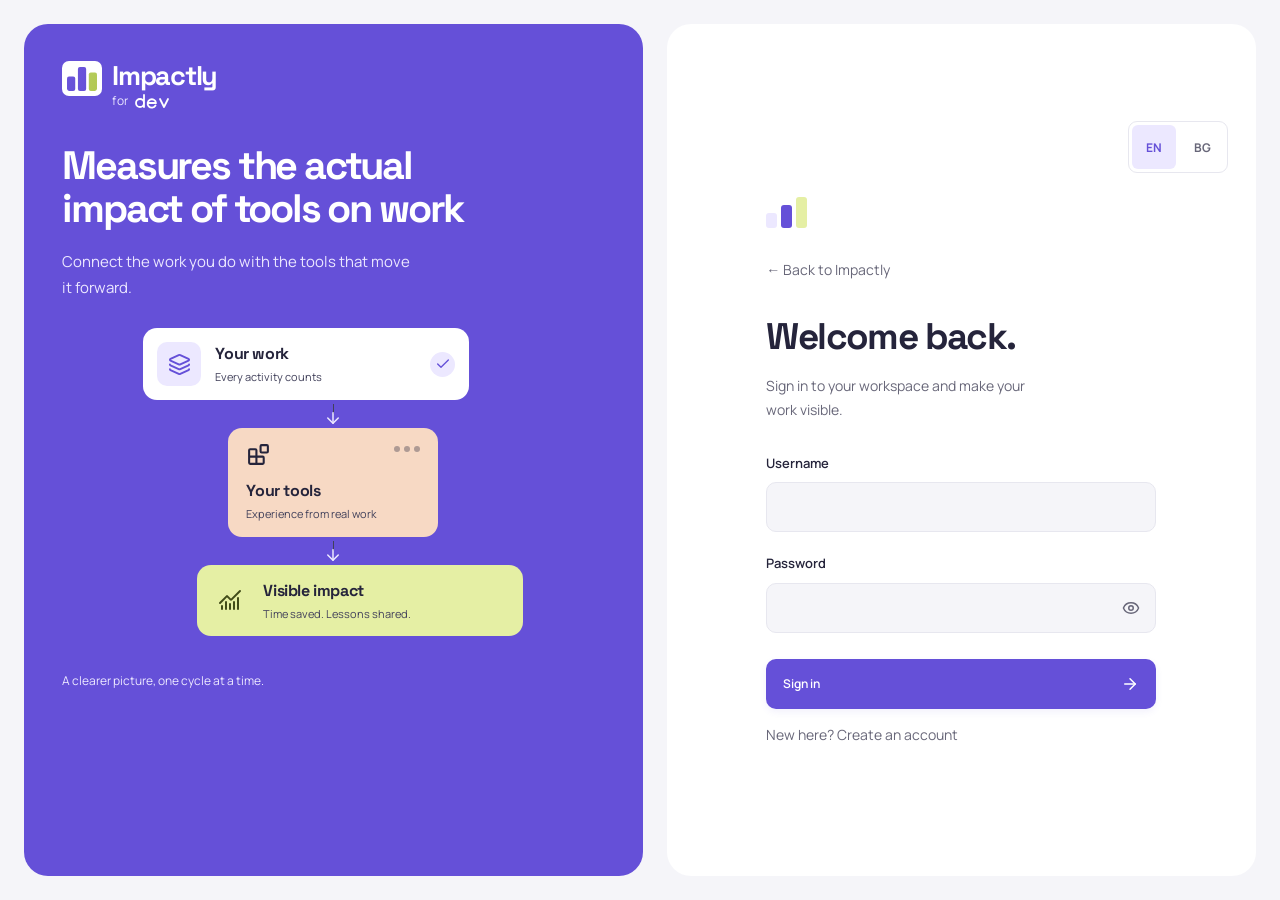
==== index.html @ 21dae975 "Publish isolated static Impactly release" ====
<!doctype html>
<html lang="en">
  <head>
    <meta charset="UTF-8" />
    <meta name="viewport" content="width=device-width, initial-scale=1.0" />
    <meta name="theme-color" content="#6550d8" />
    <meta
      name="description"
      content="Impactly helps IT companies review developer, QA, DevOps, and AI tools using employee-reported usage, feedback, and guided trials."
    />
    <meta property="og:site_name" content="Impactly · impactly.dev" />
    <title>Impactly · Make the impact visible</title>
    <link
      rel="icon"
      href="/favicon.svg?v=impactly-bars-white-v3"
      type="image/svg+xml"
    />
    <script type="module" crossorigin src="/assets/index-BUrFdZn_.js"></script>
    <link rel="stylesheet" crossorigin href="/assets/index-ByiYTXrA.css">
  </head>
  <body>
    <div id="root"></div>
  </body>
</html>
---- assets/index-ByiYTXrA.css ----
.language-switch{display:inline-flex;align-items:center;gap:3px;padding:3px;border:1px solid var(--line);border-radius:9px;background:#fff;flex-shrink:0}.language-switch button{border:0;background:transparent;border-radius:6px;padding:8px 9px;min-height:34px;color:var(--muted);font:700 11px var(--font-ui);cursor:pointer}.language-switch button[aria-pressed=true]{background:var(--lilac);color:var(--accent)}.language-switch button:focus-visible{outline:2px solid var(--accent);outline-offset:2px}.public-auth-header{display:flex;align-items:center;justify-content:space-between;gap:18px}.impactly-login .language-switch{align-self:flex-end;margin-bottom:20px}.language-switch button{min-width:44px;min-height:44px;font-size:12px}.language-switch{gap:4px}@media(max-width:580px){.public-nav .language-switch{padding:2px;gap:0}.public-nav .language-switch button{padding:7px;min-width:44px}}@font-face{font-family:Space Grotesk;font-style:normal;font-display:swap;font-weight:500;src:url(/assets/space-grotesk-latin-500-normal-lFbtlQH6.woff2) format("woff2"),url(/assets/space-grotesk-latin-500-normal-CNSSEhBt.woff) format("woff")}@font-face{font-family:Space Grotesk;font-style:normal;font-display:swap;font-weight:600;src:url(/assets/space-grotesk-latin-600-normal-DjKNqYRj.woff2) format("woff2"),url(/assets/space-grotesk-latin-600-normal-BflQw4A9.woff) format("woff")}@font-face{font-family:Space Grotesk;font-style:normal;font-display:swap;font-weight:700;src:url(/assets/space-grotesk-latin-700-normal-RjhwGPKo.woff2) format("woff2"),url(/assets/space-grotesk-latin-700-normal-CwsQ-cCU.woff) format("woff")}@font-face{font-family:Manrope;font-style:normal;font-display:swap;font-weight:400;src:url(/assets/manrope-latin-400-normal-PaqtzbVb.woff2) format("woff2"),url(/assets/manrope-latin-400-normal-8tf8FM3T.woff) format("woff")}@font-face{font-family:Manrope;font-style:normal;font-display:swap;font-weight:500;src:url(/assets/manrope-latin-500-normal-BYYD-dBL.woff2) format("woff2"),url(/assets/manrope-latin-500-normal-DMZssgOp.woff) format("woff")}@font-face{font-family:Manrope;font-style:normal;font-display:swap;font-weight:600;src:url(/assets/manrope-latin-600-normal-4f0koTD-.woff2) format("woff2"),url(/assets/manrope-latin-600-normal-BqgrALkZ.woff) format("woff")}@font-face{font-family:Manrope;font-style:normal;font-display:swap;font-weight:700;src:url(/assets/manrope-latin-700-normal-BZp_XxE4.woff2) format("woff2"),url(/assets/manrope-latin-700-normal-DGRFkw-m.woff) format("woff")}@font-face{font-family:Manrope;font-style:normal;font-display:swap;font-weight:400;src:url(/assets/manrope-cyrillic-400-normal-BMzJvInZ.woff2) format("woff2"),url(/assets/manrope-cyrillic-400-normal-Dvx59UGC.woff) format("woff")}@font-face{font-family:Manrope;font-style:normal;font-display:swap;font-weight:500;src:url(/assets/manrope-cyrillic-500-normal-B1OEZity.woff2) format("woff2"),url(/assets/manrope-cyrillic-500-normal-CNwnNrRC.woff) format("woff")}@font-face{font-family:Manrope;font-style:normal;font-display:swap;font-weight:600;src:url(/assets/manrope-cyrillic-600-normal-DvRl3Mj-.woff2) format("woff2"),url(/assets/manrope-cyrillic-600-normal-It4mZcQk.woff) format("woff")}@font-face{font-family:Manrope;font-style:normal;font-display:swap;font-weight:700;src:url(/assets/manrope-cyrillic-700-normal-Dw_fZAg2.woff2) format("woff2"),url(/assets/manrope-cyrillic-700-normal-7JNVKxyl.woff) format("woff")}:root{--paper: #f5f5f9;--card: #ffffff;--ink: #25243b;--ink-soft: #41405a;--muted: #686779;--line: #e7e7ef;--accent: #6550d8;--accent-hover: #5341ba;--lilac: #ece8ff;--citron: #e5efa4;--citron-ink: #414c18;--apricot: #f7d9c4;--sky: #deebfa;--surface-muted: #fafafe;--success: #297457;--success-soft: #e7f3ed;--warning: #86571f;--danger: #ae3e50;--font-display: "Space Grotesk", sans-serif;--font-ui: "Manrope", sans-serif;--radius-card: 16px;--radius-control: 10px;--space-1: 4px;--space-2: 8px;--space-3: 12px;--space-4: 16px;--space-6: 24px;--space-8: 32px;--space-12: 48px;--shadow-panel: 0 4px 24px #25243b05;--shadow-floating: 0 16px 60px #25243b1f}*{box-sizing:border-box}html{font-family:var(--font-ui);color:var(--ink);background:var(--paper);font-size:16px;line-height:1.5;-webkit-font-smoothing:antialiased}body{margin:0}button,input,select,textarea{font:inherit;color:inherit}button,a,input,select,textarea{-webkit-tap-highlight-color:transparent}button,a{touch-action:manipulation}button{cursor:pointer;background:none}button:disabled{cursor:wait;opacity:.55}a{color:inherit;text-decoration:none}button:focus-visible,a:focus-visible,input:focus-visible,select:focus-visible,textarea:focus-visible,summary:focus-visible{outline:2px solid var(--accent);outline-offset:3px}h1,h2,h3,p{margin:0}h1,h2,h3{line-height:1.25;text-wrap:balance}h1,h2{font-family:var(--font-display);font-weight:600;letter-spacing:-.045em}h1{font-size:38px;line-height:1.16}h2{font-size:23px}h3{font-size:17px;font-weight:600}p{color:var(--muted);text-wrap:pretty}small{font-size:12px}svg{flex-shrink:0;vertical-align:middle}input,select,textarea{min-height:44px;border:1px solid var(--line);border-radius:var(--radius-control);padding:10px 12px;background:var(--card);width:100%;min-width:0;font-size:13px;transition:border-color .16s,box-shadow .16s}input::placeholder,textarea::placeholder{color:var(--muted);opacity:.8}input:hover,select:hover,textarea:hover{border-color:color-mix(in srgb,var(--accent) 35%,var(--line))}input:focus,select:focus,textarea:focus{border-color:var(--accent)}input[type=checkbox]{width:18px;min-height:18px;accent-color:var(--accent);flex-shrink:0}textarea{min-height:94px;resize:vertical;line-height:1.7}label{display:flex;flex-direction:column;gap:8px;font-size:12px;font-weight:600}label small{font-weight:400;color:var(--muted)}fieldset{border:0;padding:0;margin:0;min-width:0}legend{font-weight:600;margin-bottom:12px;font-size:13px}hr{border:0;border-top:1px solid var(--line);margin:24px 0}.sr-only{position:absolute;width:1px;height:1px;padding:0;margin:-1px;overflow:hidden;clip:rect(0,0,0,0);white-space:nowrap;border:0}.skip-link{position:fixed;top:-80px;left:24px;z-index:200;background:var(--ink);color:var(--card);padding:12px 20px;border-radius:10px;font-size:13px}.skip-link:focus{top:16px}.button{min-height:44px;border:1px solid transparent;border-radius:var(--radius-control);padding:11px 17px;font-weight:600;font-size:12px;display:inline-flex;align-items:center;justify-content:center;gap:9px;line-height:1.35;transition:background .16s,border-color .16s,box-shadow .16s;white-space:nowrap}.button-primary{background:var(--accent);color:var(--card);box-shadow:0 3px 7px #6550d815}.button-primary:hover{background:var(--accent-hover);box-shadow:0 4px 12px #6550d825}.button-secondary{border-color:var(--line);background:var(--card)}.button-secondary:hover{border-color:color-mix(in srgb,var(--accent) 30%,var(--line));background:var(--surface-muted)}.button-ghost{color:var(--muted);padding:10px 12px}.button-ghost:hover{background:var(--lilac);color:var(--accent)}.button-danger{color:var(--danger);border-color:color-mix(in srgb,var(--danger) 30%,var(--line));background:var(--card)}.button-danger:hover{background:color-mix(in srgb,var(--danger) 7%,var(--card))}.icon-button{border:0;width:40px;height:40px;display:inline-flex;align-items:center;justify-content:center;border-radius:10px;color:var(--muted);transition:color .16s,background .16s}.icon-button:hover{background:var(--lilac);color:var(--accent)}.badge{display:inline-flex;align-items:center;gap:5px;padding:5px 9px;border:1px solid transparent;border-radius:7px;font-size:10px;font-weight:600;white-space:nowrap;line-height:1.35;background:var(--paper);color:var(--muted)}.badge-success{background:var(--success-soft);color:var(--success)}.badge-warning{background:color-mix(in srgb,var(--apricot) 65%,var(--card));color:var(--warning)}.badge-danger{background:color-mix(in srgb,var(--danger) 8%,var(--card));color:var(--danger)}.eyebrow,.section-label{font-size:11px;font-weight:500;letter-spacing:0;color:var(--muted);margin-bottom:10px}.eyebrow{display:flex;align-items:center;gap:8px;text-transform:none}.section-label{font-size:10px;letter-spacing:.03em}.app-shell{display:flex;min-height:100vh;--sidebar-width: 232px}.sidebar{position:fixed;inset:0 auto 0 0;width:var(--sidebar-width);background:var(--card);color:var(--ink);padding:30px 18px 18px;display:flex;flex-direction:column;border-right:1px solid var(--line);z-index:35;overflow-y:auto;overscroll-behavior:contain}.sidebar-brand-row{display:flex;align-items:center;justify-content:space-between;margin:0 8px 34px}.wordmark{font-family:var(--font-display);font-weight:700;font-size:27px;letter-spacing:-1.3px;color:var(--ink);display:flex;align-items:center;gap:10px;white-space:nowrap}.sidebar-close{display:none}.workspace-label{display:flex;align-items:center;gap:10px;padding:14px 12px;border:1px solid var(--line);border-radius:12px;background:var(--surface-muted);margin-bottom:28px;font-size:12px;font-weight:600}.workspace-icon{width:30px;height:32px;border-radius:8px;background:var(--card);border:1px solid var(--line);display:grid;place-items:center;color:var(--accent)}.workspace-label small{font-size:10px;color:var(--muted);font-weight:400;display:block;margin-top:3px}.nav-section-label{font-size:10px;color:var(--muted);padding:0 13px;margin-bottom:10px}.sidebar nav{display:flex;flex-direction:column;gap:6px}.nav-item{position:relative;display:flex;align-items:center;gap:12px;min-height:46px;padding:12px 14px;border-radius:10px;font-size:13px;color:var(--muted);font-weight:500;transition:background .16s,color .16s}.nav-item:hover{background:var(--surface-muted);color:var(--ink)}.nav-item.active{background:var(--lilac);color:var(--accent);font-weight:700}.nav-item.active:before{content:"";position:absolute;left:-18px;top:14px;bottom:14px;width:3px;background:var(--accent);border-radius:0 4px 4px 0}.nav-end{margin-left:auto;opacity:0}.nav-item:hover .nav-end,.nav-item.active .nav-end{opacity:1}.sidebar-bottom{margin-top:auto;padding-top:32px}.collapse-control{border:0;border-top:1px solid var(--line);display:flex;gap:10px;align-items:center;min-height:44px;width:100%;padding:18px 12px 0;color:var(--muted);font-size:10px}.collapse-control:hover{color:var(--accent)}.main-shell{margin-left:var(--sidebar-width);flex:1;min-width:0;display:flex;flex-direction:column}.topbar{height:82px;display:flex;align-items:center;justify-content:space-between;gap:24px;padding:0 36px;background:var(--card);border-bottom:1px solid var(--line)}.breadcrumb{display:flex;align-items:center;gap:12px;font-size:11px;color:var(--muted);min-width:0}.breadcrumb-home{display:flex;align-items:center;gap:7px;white-space:nowrap}.breadcrumb-home:hover{color:var(--accent)}.breadcrumb-divider{opacity:.55}.breadcrumb>strong{font-weight:600;color:var(--ink);white-space:nowrap;overflow:hidden;text-overflow:ellipsis}.topbar-actions{display:flex;align-items:center;gap:24px;flex-shrink:0}.page-search{display:flex;align-items:center;gap:9px;border:1px solid var(--line);border-radius:9px;color:var(--muted);font-size:10px;padding:8px 10px;min-height:36px;min-width:192px;background:var(--surface-muted)}.page-search:hover{border-color:color-mix(in srgb,var(--accent) 30%,var(--line));color:var(--accent)}.page-search kbd{display:flex;align-items:center;gap:2px;margin-left:auto;background:var(--card);padding:3px 5px;border:1px solid var(--line);border-radius:4px;font:9px var(--font-ui)}.profile{display:flex;align-items:center;gap:10px}.avatar{width:35px;height:35px;border:2px solid var(--card);border-radius:50%;display:inline-grid;place-items:center;background:var(--apricot);color:var(--ink);font-size:10px;font-weight:700;flex-shrink:0;outline:1px solid var(--line)}.profile-text strong{font-size:12px;display:block;font-weight:600}.profile-text small{font-size:10px;color:var(--muted);display:block;margin-top:2px}.signout-button{margin-left:6px;width:32px;height:36px}.page-content{width:100%;max-width:1456px;margin:0 auto;padding:34px 36px 40px;flex:1;outline:0}.page-content:has(.reports-page){max-width:none}.page-heading{display:flex;align-items:center;justify-content:space-between;gap:28px;margin-bottom:28px}.page-heading h1{max-width:27ch}.page-heading p{font-size:14px;line-height:1.75;margin-top:12px;max-width:68ch}.heading-actions{display:flex;align-items:center;gap:10px;flex-wrap:wrap;flex-shrink:0}.stats-grid{display:grid;grid-template-columns:repeat(4,minmax(0,1fr));gap:16px;margin-bottom:28px}.stat{padding:22px;background:var(--card);border:1px solid var(--line);border-radius:16px;min-width:0}.stat-label{display:flex;align-items:center;justify-content:space-between;gap:8px;font-size:12px;color:var(--muted);font-weight:500}.stat-label>svg{width:16px;height:16px;color:var(--accent)}.stat-value{font-family:var(--font-display);font-size:35px;font-weight:600;letter-spacing:-1.5px;line-height:1.2;margin-top:14px;font-variant-numeric:tabular-nums}.stat-value small{font:500 16px var(--font-ui);color:var(--muted);letter-spacing:-.4px;margin-left:4px}.stat-note{font-size:11px;color:var(--muted);margin-top:10px;line-height:1.6}.positive{color:var(--success);font-weight:600}.card{border:1px solid var(--line);border-radius:var(--radius-card);background:var(--card);overflow:hidden;box-shadow:var(--shadow-panel)}.card-header{display:flex;align-items:center;justify-content:space-between;gap:20px;padding:24px;border-bottom:1px solid var(--line)}.card-header h2{font-size:21px}.card-header p{font-size:11px;line-height:1.7;margin-top:7px;max-width:70ch}.card-body{padding:24px}.toolbar{display:flex;justify-content:space-between;align-items:center;gap:16px;flex-wrap:wrap;margin-bottom:18px}.toolbar-group{display:flex;align-items:center;gap:12px;flex-wrap:wrap}.search-input{position:relative;max-width:340px;min-width:230px;flex:1}.search-input>svg{position:absolute;top:14px;left:13px;color:var(--muted);width:16px;height:16px}.search-input input{padding-left:38px;min-height:44px;font-size:11px}.toolbar select{width:auto;max-width:100%;min-width:145px;min-height:44px;font-size:11px}.segmented-control{display:flex;align-items:center;gap:3px;background:color-mix(in srgb,var(--line) 45%,var(--paper));padding:4px;border-radius:10px}.segmented-control button{display:flex;gap:7px;align-items:center;border:0;border-radius:7px;min-height:34px;padding:7px 12px;font-size:10px;color:var(--muted);white-space:nowrap;transition:background .16s,color .16s}.segmented-control .selected{background:var(--card);color:var(--ink);font-weight:600;box-shadow:0 1px 4px #25243b0a}.segmented-control button>span{font-size:9px;min-width:16px;height:16px;border-radius:4px;background:color-mix(in srgb,var(--muted) 8%,transparent);display:grid;place-items:center}.segmented-control .selected>span{background:var(--lilac);color:var(--accent)}.data-table{width:100%;border-collapse:collapse;font-size:13px;font-variant-numeric:tabular-nums;table-layout:auto}.data-table th{text-align:left;position:sticky;top:0;z-index:1;background:var(--surface-muted);padding:14px 22px;color:var(--muted);font-size:11px;font-weight:500;letter-spacing:0;border-bottom:1px solid var(--line);white-space:nowrap}.data-table td{padding:18px 22px;border-bottom:1px solid var(--line);vertical-align:middle}.data-table tbody tr:last-child td{border-bottom:0}.data-table tbody tr:hover{background:var(--surface-muted)}.data-table .table-primary{display:block;font-weight:600}.table-secondary{display:block;font-size:10px;color:var(--muted);margin-top:5px}.data-table .text-right{text-align:right}.table-footer{display:flex;justify-content:space-between;gap:16px;border-top:1px solid var(--line);padding:15px 22px;font-size:10px;color:var(--muted)}.table-row-link{display:flex;align-items:center;gap:9px}.progress-cell{display:flex;align-items:center;gap:11px}.progress-track{height:5px;width:74px;background:var(--line);border-radius:5px;overflow:hidden}.progress-track>span{display:block;height:100%;border-radius:5px;background:var(--accent)}.progress-text{font-size:10px;color:var(--muted);white-space:nowrap}.app-footer{display:flex;align-items:center;justify-content:space-between;gap:20px;font-size:9px;color:var(--muted);padding:20px 36px;border-top:1px solid var(--line)}.app-footer>span:first-child{display:flex;align-items:center;gap:10px}.footer-divider{height:11px;width:1px;background:var(--line);display:inline-block}.bottom-nav,.mobile-menu{display:none}.sidebar-collapsed{--sidebar-width: 80px}.sidebar-collapsed .sidebar{padding-left:12px;padding-right:12px}.sidebar-collapsed .sidebar-brand-row{justify-content:center;margin-left:0;margin-right:0}.sidebar-collapsed .wordmark{gap:0}.sidebar-collapsed .wordmark>span:last-child,.sidebar-collapsed .workspace-label,.sidebar-collapsed .nav-section-label,.sidebar-collapsed .nav-item>span,.sidebar-collapsed .nav-end,.sidebar-collapsed .collapse-control>span{display:none}.sidebar-collapsed .nav-item{justify-content:center;padding-left:0;padding-right:0}.sidebar-collapsed .nav-item.active:before{left:-12px}.sidebar-collapsed .collapse-control{justify-content:center;padding-left:0;padding-right:0}.sidebar-collapsed .sidebar-bottom{padding-top:24px}.empty-state{padding:52px 24px;display:flex;align-items:center;flex-direction:column;text-align:center;gap:15px}.empty-state>svg{color:var(--accent);padding:12px;border-radius:15px;background:var(--lilac);box-sizing:content-box;width:24px;height:24px}.empty-state h3{font-family:var(--font-display);font-size:23px;letter-spacing:-.6px}.empty-state p{font-size:12px;line-height:1.8;max-width:50ch}.form-stack{display:flex;flex-direction:column;gap:20px}.form-grid{display:grid;grid-template-columns:1fr 1fr;gap:16px}.form-actions{display:flex;align-items:center;justify-content:flex-end;gap:10px;flex-wrap:wrap;margin-top:10px}.field-error{display:block;color:var(--danger);font-size:11px;line-height:1.7;margin-top:6px}.error-banner{padding:14px 16px;border:1px solid color-mix(in srgb,var(--danger) 25%,var(--line));border-radius:10px;background:color-mix(in srgb,var(--danger) 5%,var(--card));color:var(--danger);font-size:12px;line-height:1.7}.modal{border:1px solid var(--line);border-radius:20px;background:var(--card);padding:28px;width:560px;max-width:calc(100vw - 32px);max-height:90dvh;color:var(--ink);box-shadow:var(--shadow-floating)}.modal::backdrop{background:#25243b55;-webkit-backdrop-filter:blur(3px);backdrop-filter:blur(3px)}.modal-heading{display:flex;align-items:center;justify-content:space-between;gap:16px;margin-bottom:24px}.modal-heading h2{font-size:24px;letter-spacing:-.8px}.toast{position:fixed;bottom:24px;left:256px;z-index:100;display:flex;align-items:center;gap:12px;background:var(--ink);color:var(--card);border-radius:12px;border:1px solid #ffffff20;box-shadow:var(--shadow-floating);padding:12px 14px;max-width:calc(100vw - 48px);font-size:12px}.toast>svg{color:var(--citron)}.toast button{border:0;display:grid;place-items:center;color:inherit;min-width:30px;min-height:30px;border-radius:6px}.toast button:hover{background:#ffffff15}.toast-error{background:var(--danger)}.toast-error>svg{color:var(--card)}.loading{display:flex;flex-direction:column;gap:20px;padding:24px 0;width:100%}.skeleton{height:72px;background:var(--line);border-radius:12px;animation:pulse 1.5s infinite}.skeleton-title{height:36px;width:45%}.spin{animation:spin 1s linear infinite}.text-accent{color:var(--accent)}.text-muted{color:var(--muted)}.text-danger{color:var(--danger)}.flex{display:flex;align-items:center;gap:8px}.muted-note{font-size:11px;color:var(--muted);line-height:1.8}.mini-label{font-size:10px;color:var(--muted);line-height:1.6}.link-button{border:0;padding:0;color:var(--accent);font-weight:600;font-size:11px;min-height:40px;display:inline-flex;align-items:center;gap:6px}.link-button:hover{text-decoration:underline;text-underline-offset:4px}.info-strip{display:flex;align-items:center;gap:12px;padding:15px 18px;border:1px solid var(--line);border-radius:12px;font-size:10px;line-height:1.7;color:var(--muted);margin-top:24px;background:color-mix(in srgb,var(--card) 55%,var(--paper))}.info-strip>svg{color:var(--accent);width:16px;height:16px}.section-heading{display:flex;align-items:center;justify-content:space-between;gap:16px;margin:28px 0 18px}.section-heading h2{font-size:23px}.allocation-total.text-accent,.allocation-total .text-accent,.entry-save-bar .text-accent{color:var(--success)}.entry-group-heading .section-label{font-family:var(--font-display);font-weight:600}.entry-summary,.entry-save-bar{border-radius:16px!important;box-shadow:0 5px 24px #25243b08}.entry-group .entry-grid-header,.entry-group-heading{background:var(--surface-muted)}.survey-card .card-header{background:var(--lilac)}.quick-jump-search{position:relative}.quick-jump-search>svg{position:absolute;top:15px;left:14px;color:var(--muted)}.quick-jump-search input{min-height:48px;padding-left:42px;background:var(--surface-muted)}.quick-jump-results{max-height:360px;overflow-y:auto;margin-top:14px}.quick-jump-results>a{display:flex;gap:12px;align-items:center;padding:12px 10px;border-radius:10px;min-height:66px;transition:background .16s}.quick-jump-results>a:hover,.quick-jump-results>a:focus-visible{background:var(--lilac)}.shortcut-icon{width:36px;height:36px;display:grid;place-items:center;border:1px solid var(--line);background:var(--surface-muted);color:var(--accent);border-radius:10px}.quick-jump-results>a>span:nth-child(2){flex:1;min-width:0}.quick-jump-results strong{display:block;font-size:12px;font-weight:600}.quick-jump-results small{display:block;font-size:10px;margin-top:4px;color:var(--muted)}.quick-jump-results>a>svg{color:var(--muted)}.quick-jump-hint{font-size:10px;margin-top:18px;color:var(--muted)}.quick-jump-hint kbd{font:9px var(--font-ui);border:1px solid var(--line);padding:2px 5px;border-radius:4px;margin-right:4px}@keyframes pulse{50%{opacity:.4}}@keyframes spin{to{transform:rotate(360deg)}}@media(min-width:1600px){.app-shell{--sidebar-width: 248px}.page-content{padding:42px 44px}.topbar{padding:0 44px}.sidebar{padding-left:22px;padding-right:22px}.nav-item.active:before{left:-22px}.sidebar-collapsed{--sidebar-width: 80px}.sidebar-collapsed .nav-item.active:before{left:-12px}}@media(max-width:1200px){.topbar{padding:0 26px}.topbar-actions{gap:16px}.page-content{padding:30px 26px 36px}.page-search{min-width:170px}.profile-text{display:none}.page-heading h1{font-size:34px}.page-heading p{font-size:11px;max-width:60ch}.stat{padding:20px 18px}.stat-value{font-size:31px}.data-table th,.data-table td{padding-left:16px;padding-right:16px}.app-footer{padding-left:26px;padding-right:26px}}@media(max-width:1023px){.app-shell,.sidebar-collapsed{--sidebar-width: 0px}.sidebar{visibility:hidden;pointer-events:none;transform:translate(-100%);width:240px;padding-left:20px;padding-right:20px;transition:transform .2s}.sidebar.drawer-open{visibility:visible;pointer-events:auto;z-index:60;transform:translate(0);box-shadow:var(--shadow-floating)}.sidebar-close{display:flex;width:30px;height:34px}.sidebar-brand-row{margin-bottom:28px}.sidebar-collapsed .workspace-label,.sidebar-collapsed .nav-section-label,.sidebar-collapsed .nav-item>span{display:revert}.sidebar-collapsed .wordmark>.impactly-brand-text{display:inline-flex}.sidebar-collapsed .wordmark{gap:10px}.sidebar-collapsed .sidebar-brand-row{justify-content:space-between;margin-left:8px;margin-right:8px}.sidebar-collapsed .workspace-label{display:flex}.sidebar-collapsed .nav-item{justify-content:flex-start;padding-left:14px;padding-right:14px}.collapse-control{display:none}.drawer-overlay{position:fixed;top:0;right:0;bottom:0;left:0;background:#25243b40;border:0;z-index:59;-webkit-backdrop-filter:blur(2px);backdrop-filter:blur(2px)}.mobile-menu{display:inline-flex}.topbar{height:72px;padding:0 24px}.page-content{padding:28px 24px 36px}.toast{left:24px}.page-heading h1{font-size:36px}.app-footer{padding-left:24px;padding-right:24px}.nav-item.active:before{left:-20px}}@media(max-width:767px){html{font-size:15px}h1{font-size:31px}h2{font-size:22px}.page-content{padding:25px 18px 30px}.topbar{height:66px;padding:0 12px;gap:8px}.breadcrumb{gap:7px;font-size:11px}.breadcrumb-home,.breadcrumb-divider{display:none}.topbar-actions{gap:10px}.page-search{min-width:36px;width:36px;height:38px;padding:0;justify-content:center;background:transparent;border:0}.page-search>span,.page-search>kbd{display:none}.profile{gap:6px}.profile .avatar{width:31px;height:31px;font-size:9px}.signout-button{margin-left:0;width:32px}.page-heading{align-items:flex-start;flex-direction:column;gap:19px;margin-bottom:24px}.page-heading h1{font-size:31px;max-width:24ch}.page-heading p{font-size:12px;line-height:1.8;margin-top:10px;max-width:52ch}.page-heading .eyebrow{font-size:10px;margin-bottom:10px}.heading-actions{width:100%;gap:10px}.heading-actions .button{flex:1;font-size:11px}.stats-grid{grid-template-columns:repeat(2,minmax(0,1fr));gap:12px;margin-bottom:24px}.stat{padding:18px 16px}.stat-label{font-size:10px}.stat-value{font-size:30px;margin-top:12px}.stat-value small{font-size:15px}.stat-note{font-size:9px;margin-top:8px}.toolbar{gap:12px;margin-bottom:16px}.toolbar-group{width:100%;flex-wrap:nowrap;gap:10px}.search-input{min-width:0;max-width:none}.toolbar select{min-width:120px;font-size:11px;max-width:45%}.segmented-control{width:100%;padding:4px;justify-content:space-between}.segmented-control button{flex:1;justify-content:center;min-height:36px;font-size:10px;padding:7px 8px;gap:6px}.card-header,.card-body{padding:22px 18px}.card-header{align-items:flex-start;gap:12px}.card-header h2{font-size:20px}.card-header p{font-size:11px}.card-header>.link-button{font-size:10px}.section-heading{margin:26px 0 17px;align-items:center}.section-heading h2{font-size:22px}.section-heading .mini-label{font-size:9px;max-width:120px;text-align:right}.table-footer{padding:13px 18px}.app-footer{display:block;padding:20px 18px;margin-bottom:68px;font-size:9px}.app-footer>span:last-child{display:none}.app-footer>span:first-child{align-items:flex-start;line-height:1.7;gap:8px}.footer-divider{margin-top:3px;flex-shrink:0}.bottom-nav{display:flex;justify-content:space-around;position:fixed;bottom:0;left:0;right:0;height:68px;padding:6px 8px max(6px,env(safe-area-inset-bottom));background:var(--card);border-top:1px solid var(--line);z-index:40;box-shadow:0 -4px 24px #25243b05}.bottom-nav a{display:flex;align-items:center;justify-content:center;flex-direction:column;gap:5px;min-width:64px;color:var(--muted);font-size:9px;border-radius:10px;padding:5px 12px;font-weight:500}.bottom-nav a.active{color:var(--accent);background:var(--lilac);font-weight:700}.toast{bottom:82px;left:16px;max-width:calc(100vw - 32px);font-size:11px}.modal{padding:24px 20px;border-radius:18px;max-height:90dvh}.modal-heading h2{font-size:23px}.form-grid{grid-template-columns:1fr}.form-stack{gap:20px}input,select,textarea{font-size:14px;min-height:44px}.form-actions>.button{flex:1}.button{min-height:44px;font-size:12px;padding:11px 16px}.icon-button{min-width:40px;min-height:40px}.info-strip{padding:14px 16px;font-size:10px;align-items:flex-start;margin-top:20px}.quick-jump-results{max-height:50dvh}.quick-jump-results>a{padding:14px 8px}.quick-jump-results small{font-size:10px}.quick-jump-search input{font-size:13px}.quick-jump-hint{font-size:9px}.empty-state{padding:42px 20px}.empty-state p{font-size:12px}.empty-state h3{font-size:22px}}@media(pointer:coarse){.icon-button{min-width:44px;min-height:44px}.page-search{min-height:44px;min-width:44px}.segmented-control button{min-height:40px}}@media(prefers-reduced-motion:reduce){*,*:before,*:after{animation:none!important;transition:none!important;scroll-behavior:auto!important}}.login-page{min-height:100svh;display:flex;align-items:center;justify-content:center;padding:32px}.login-wordmark{display:flex;align-items:center;gap:10px;font-family:var(--font-display)}.password-field{position:relative;display:block}.password-field .icon-button{position:absolute;right:3px;top:3px}.demo-accounts{border-top:1px solid var(--line)}.demo-account-buttons{display:flex;flex-wrap:wrap;gap:8px}.demo-account-buttons button{border:1px solid var(--line)}@media(max-height:820px)and (min-width:1024px){.sidebar-bottom{padding-top:24px}}@media(pointer:coarse){.segmented-control button{min-height:44px}.impact-highlight-heading>a{width:44px;height:44px}.toolbar select,.search-input input{min-height:44px}}@media(max-width:767px){.page-heading p{font-size:13px}}.impactly-brandmark{display:block;width:30px;height:25px;flex-shrink:0;object-fit:contain}.impactly-brand-text{display:inline-flex;flex-direction:column;align-items:flex-start;gap:4px;white-space:nowrap}.impactly-brand-name{line-height:1}.impactly-brand-caption{display:inline-flex;align-items:center;gap:6px;font-family:var(--font-ui);font-size:12px;font-weight:400;line-height:1;letter-spacing:.01em;color:var(--muted)}.impactly-brand-caption strong{display:inline-flex;align-items:center;color:var(--accent)}.impactly-dev-wordmark{display:block;width:36px;height:16px;flex-shrink:0}.impactly-brand-text-inverse .impactly-brand-caption{color:var(--lilac)}.impactly-brand-text-inverse .impactly-brand-caption strong{color:var(--card)}.public-brand>.impactly-brandmark,.wordmark>.impactly-brandmark,.login-wordmark>.impactly-brandmark{align-self:flex-start;margin-top:-1px}.impactly-login.login-page{min-height:100svh;display:grid;grid-template-columns:minmax(0,1.05fr) minmax(0,1fr);align-items:stretch;gap:24px;padding:24px;background:var(--paper)}.impactly-login .login-story{background:var(--accent);color:var(--card);border-radius:24px;min-width:0;padding:clamp(32px,4vw,64px);display:flex;flex-direction:column;overflow:hidden}.impactly-login .login-wordmark{color:var(--card);font-size:27px;letter-spacing:-1.3px;font-weight:700;margin:0;gap:10px}.impactly-login .login-wordmark>.impactly-brandmark{box-sizing:content-box;padding:5px;border-radius:7px;background:var(--card)}.login-story-copy{margin-top:clamp(44px,7vh,88px)}.login-story-copy h1{max-width:600px;font-size:clamp(38px,3.5vw,56px);font-weight:700;line-height:1.08;letter-spacing:-.055em;text-wrap:balance}.login-story-copy p{color:var(--lilac);max-width:380px;margin-top:22px;font-size:15px;line-height:1.7}.login-impact-map{margin:40px auto 0;width:min(100%,440px);display:grid;grid-template-columns:1fr 28px 1fr;align-items:center}.impact-map-source,.impact-map-result{grid-column:1 / -1;padding:18px;border-radius:14px;display:flex;align-items:center;gap:14px;color:var(--ink);background:var(--card)}.impact-map-source{margin-right:54px}.impact-map-result{margin-left:54px;background:var(--citron)}.login-impact-map strong{display:block;font-family:var(--font-display);font-size:16px;font-weight:700;letter-spacing:-.4px}.login-impact-map div>span:not([class]){display:block;font-size:11px;color:var(--ink-soft);margin-top:3px}.impact-map-icon{display:grid;place-items:center;width:44px;height:44px;border-radius:10px;background:var(--lilac);color:var(--accent);flex-shrink:0}.impact-map-check{margin-left:auto;color:var(--accent);background:var(--lilac);width:25px;height:25px;display:grid;place-items:center;border-radius:50%}.impact-map-tools{grid-column:1 / -1;justify-self:center;width:210px;padding:18px 20px;color:var(--ink);background:var(--apricot);border-radius:14px;display:grid;justify-items:start;position:relative}.impact-map-tools .impact-map-icon{background:transparent;width:auto;height:auto;margin-bottom:12px;color:var(--ink)}.impact-map-toolmarks{display:flex;gap:4px;position:absolute;top:18px;right:18px}.impact-map-toolmarks i{width:6px;height:6px;border-radius:50%;background:var(--ink);opacity:.35}.impact-map-connector{grid-column:1 / -1;display:flex;flex-direction:column;align-items:center;height:28px;justify-content:center;color:var(--lilac)}.impact-map-connector span{height:10px;border-left:1px solid currentColor}.impact-map-connector svg{transform:rotate(90deg);margin-top:-5px}.impact-map-result>svg{width:38px;color:#414c18}.login-story-caption{margin-top:32px;padding-top:16px;color:var(--lilac);font-size:12px}.impactly-login .login-form-panel{display:flex;flex-direction:column;align-items:center;justify-content:center;background:var(--card);border-radius:24px;padding:48px 28px}.impactly-login .login-card{width:390px;max-width:100%;padding:0;border:0;border-radius:0;background:transparent}.login-form-marker{display:flex;align-items:flex-end;gap:4px;height:35px;margin-bottom:30px}.login-form-marker span{display:block;width:11px;height:15px;border-radius:3px;background:var(--lilac)}.login-form-marker span:nth-child(2){height:23px;background:var(--accent)}.login-form-marker span:nth-child(3){height:31px;background:var(--citron)}.impactly-login .login-card h2{font-size:37px;font-weight:700;letter-spacing:-1.6px}.impactly-login .login-card>p{margin:14px 0 32px;font-size:14px;line-height:1.7;max-width:320px}.impactly-login .form-stack{gap:22px}.impactly-login label{gap:9px;font-size:13px}.impactly-login input{min-height:50px;border-radius:10px;font-size:15px;padding:12px 14px;background:var(--paper)}.impactly-login .password-field input{padding-right:52px}.impactly-login .password-field .icon-button{top:3px;right:3px;width:44px;height:44px}.impactly-login .login-submit{min-height:50px;width:100%;justify-content:space-between;margin-top:4px;padding:12px 16px;border-radius:10px}.impactly-login .demo-accounts{margin-top:32px;padding-top:24px;border-top:1px solid var(--line)}.impactly-login .demo-accounts .section-label{font-size:11px;font-weight:700;letter-spacing:0}.impactly-login .demo-accounts p{font-size:12px;line-height:1.6;margin:8px 0 14px}.impactly-login .demo-account-buttons{gap:8px}.impactly-login .demo-account-buttons button{min-height:44px;padding:8px 12px;border-radius:9px;font-size:12px;background:var(--card)}.impactly-login .demo-account-buttons button.selected{border-color:var(--accent);color:var(--accent-hover);background:var(--lilac)}.impactly-login .demo-account-buttons button:hover{border-color:var(--accent)}.impactly-login .login-footnote{text-align:center;margin-top:28px;font-size:11px;color:var(--muted)}@media(min-width:1600px){.impactly-login.login-page{max-width:1800px;margin:auto}}@media(max-width:1100px){.impactly-login.login-page{gap:16px;padding:16px}.impactly-login .login-story{padding:32px}.login-story-copy h1{font-size:40px}.impactly-login .login-form-panel{padding:48px 28px}}@media(max-width:850px){.impactly-login.login-page{grid-template-columns:1fr;gap:16px}.impactly-login .login-story{padding:28px 32px}.login-story-copy{margin-top:30px}.login-story-copy h1{max-width:600px;font-size:36px}.login-story-copy p{max-width:550px;margin-top:14px;font-size:14px}.login-impact-map,.login-story-caption{display:none}.impactly-login .login-form-panel{padding:36px 28px}.login-form-marker{display:none}}@media(max-width:480px){.impactly-login.login-page{padding:12px;gap:12px}.impactly-login .login-story{border-radius:18px;padding:24px}.impactly-login .login-wordmark{font-size:24px}.login-story-copy{margin-top:26px}.login-story-copy h1{font-size:31px}.login-story-copy p{font-size:13px;margin-top:12px}.impactly-login .login-form-panel{border-radius:18px;padding:28px 24px}.impactly-login .login-card h2{font-size:30px}.impactly-login .login-card>p{margin:10px 0 24px;font-size:13px}}@media(min-width:851px)and (min-height:700px){.impactly-login .login-story{padding:clamp(28px,3vw,52px)}.login-story-copy{margin-top:clamp(32px,4vh,48px)}.login-story-copy h1{font-size:clamp(36px,3.1vw,49px)}.login-story-copy p{margin-top:18px}.login-impact-map{margin-top:28px;max-width:380px}.impact-map-source,.impact-map-result{padding:14px}.impact-map-tools{padding:14px 18px}.login-story-caption{margin-top:24px;padding-top:12px}}.public-site{--public-width: 1200px;--public-ink: var(--ink);--public-muted: var(--muted);--public-line: var(--line);--public-violet: var(--accent);--public-citron: var(--citron);background:#faf9f6;color:var(--ink);font-family:var(--font-ui)}.public-site h1,.public-site h2,.public-site h3{font-family:var(--font-display);letter-spacing:-.055em}.public-site a{text-decoration:none}.public-nav,.public-footer{max-width:var(--public-width);margin:auto;display:flex;align-items:center;gap:26px;padding:26px 32px}.public-brand{display:inline-flex;align-items:center;gap:10px;font:700 27px var(--font-display);color:var(--ink);letter-spacing:-1.3px}.public-nav nav{display:flex;gap:26px;margin:auto;font-size:13px;font-weight:700}.public-nav nav a,.public-signin,.public-footer a{color:var(--ink)}.public-signin{display:flex;align-items:center;gap:5px;font-size:13px;white-space:nowrap}.public-button{display:inline-flex;justify-content:center;align-items:center;gap:18px;padding:17px 23px;border:0;border-radius:9px;background:var(--ink);color:#fff!important;font-weight:700;font-size:13px;cursor:pointer;min-height:48px}.public-button:hover{background:var(--accent)}.public-button:disabled{opacity:.65}.public-button.compact{padding:12px 17px}.public-hero{max-width:var(--public-width);padding:72px 32px 100px;margin:auto;display:grid;grid-template-columns:1.1fr 1fr;gap:65px;align-items:center}.public-eyebrow{font-size:10px;letter-spacing:1.8px;font-weight:800;display:flex;align-items:center;gap:8px}.public-eyebrow>span{width:7px;height:7px;background:var(--accent);border-radius:100%;flex-shrink:0}.public-hero h1{font-size:clamp(50px,5.7vw,77px);line-height:1.05;margin:27px 0}.public-site em{font-style:normal;color:var(--accent)}.hero-copy>p{max-width:450px;font-size:15px;line-height:1.9;color:var(--muted)}.public-actions{display:flex;gap:23px;align-items:center;flex-wrap:wrap;margin-top:28px}.public-text-link{display:inline-flex;align-items:center;gap:9px;color:var(--ink);font-size:13px;font-weight:700}.hero-footnote{margin-top:28px;display:flex;gap:19px;font-size:10px;color:var(--muted)}.hero-footnote span{display:flex;gap:5px;align-items:center}.public-preview{position:relative;padding:25px;background:#fff;border:1px solid #e5e2ed;border-radius:20px;box-shadow:0 24px 65px #372b6310;transform:rotate(-2deg)}.preview-top{display:flex;gap:6px;align-items:center;font-size:8px;font-weight:800;letter-spacing:1px;padding-bottom:22px;border-bottom:1px solid var(--line)}.preview-top>span:last-child{margin-left:auto;letter-spacing:0;font-size:9px;color:var(--muted);font-weight:500}.preview-dot{width:6px;height:6px;border-radius:50%;background:var(--accent);flex-shrink:0}.preview-heading{display:flex;justify-content:space-between;align-items:center;margin:21px 0 13px;font-size:14px;font-weight:700}.preview-heading span:last-child{font-size:8px;color:var(--muted);letter-spacing:1px}.preview-metric{background:var(--citron);border-radius:12px;padding:24px 23px 0;overflow:hidden}.preview-metric>span{font-size:11px}.preview-metric strong{display:flex;align-items:baseline;font:500 62px var(--font-display);letter-spacing:-4px;gap:8px}.preview-metric strong span{font-size:21px;letter-spacing:-1px}.preview-metric strong svg{margin-left:auto;align-self:center}.preview-metric p{font-size:10px;margin:3px 0 21px}.preview-bars{height:85px;display:flex;gap:9px;align-items:end}.preview-bars i{flex:1;background:#a4b86b;border-radius:4px 4px 0 0}.preview-bars i:nth-child(3n){background:#596d39}.preview-bottom{display:grid;grid-template-columns:1fr 1fr;gap:12px;margin-top:14px}.preview-bottom>div{background:#f4f1fc;border-radius:11px;padding:17px 14px;display:flex;align-items:start;flex-direction:column}.preview-bottom>div:last-child{background:#f8eee5}.preview-bottom strong{font-size:10px;margin-top:12px}.preview-bottom p{font-size:9px;color:var(--muted);margin:4px 0}.preview-icon{color:var(--accent);height:32px}.preview-ring{font-size:12px;width:42px;height:42px;border:4px solid #d4b89f;border-right-color:#f1e0d2;border-radius:50%;display:grid;place-items:center;margin-top:-5px}.preview-note{display:flex;gap:8px;align-items:center;font-size:10px;position:relative;background:#fff;border:1px solid var(--line);border-radius:10px;padding:13px;margin:19px -40px -43px 50px;box-shadow:0 10px 25px #25243b0a}.preview-note>span{display:grid;place-items:center;width:25px;height:25px;border-radius:50%;background:var(--lilac);color:var(--accent);flex-shrink:0}.public-product{padding:80px max(32px,calc((100% - 1136px)/2));background:#efedf6}.product-intro{display:grid;grid-template-columns:1fr 1fr;column-gap:80px;align-items:center}.product-intro>.public-eyebrow{grid-column:1/-1}.public-site h2{font-size:clamp(32px,3.6vw,48px);line-height:1.14;margin:22px 0}.product-intro>p,.public-workflow p,.public-faq p{font-size:14px;color:var(--muted);line-height:1.85}.public-feature-grid{display:grid;grid-template-columns:repeat(3,1fr);gap:18px;margin-top:35px}.public-feature-grid article{padding:29px;background:#fff;border-radius:12px}.feature-number{display:block;font-size:9px;letter-spacing:1.5px;color:var(--muted);margin-bottom:33px}.public-feature-grid svg{color:var(--accent);width:29px;height:29px}.public-feature-grid h3{font-size:23px;margin:18px 0 10px}.public-feature-grid p{font-size:12px;color:var(--muted);line-height:1.9;margin:0}.public-workflow{max-width:var(--public-width);padding:95px 32px;display:grid;grid-template-columns:1fr 1fr;gap:80px;margin:auto}.public-workflow ol{list-style:none;padding:0;margin:0}.public-workflow li{display:flex;gap:22px;padding:23px 0;border-bottom:1px solid #e2dfe8}.public-workflow li:first-child{padding-top:0}.public-workflow li>span{font:500 14px var(--font-display);color:var(--accent);padding-top:5px}.public-workflow h3{font-size:24px;margin:0}.public-workflow p{margin:10px 0 0;font-size:13px}.public-faq{max-width:var(--public-width);padding:20px 32px 90px;margin:auto;display:grid;grid-template-columns:1fr 1fr;gap:80px}.public-faq details{border-bottom:1px solid #e2dfe8;padding:20px 0}.public-faq summary{cursor:pointer;font-size:13px;font-weight:700;display:flex;justify-content:space-between;gap:15px;list-style:none}.public-faq summary::-webkit-details-marker{display:none}.public-faq summary>span{font-size:18px;font-weight:400;color:var(--accent)}.public-faq details[open] summary>span{transform:rotate(45deg)}.public-faq p{font-size:12px}.public-cta{background:#e4eaa9;padding:70px 32px;text-align:center}.public-cta .public-eyebrow,.public-cta .public-actions{justify-content:center}.public-cta h2{font-size:clamp(35px,4.3vw,58px)}.public-cta>p{font-size:13px;color:#555c35}.public-cta .public-access-note{font-size:11px;margin:24px auto 0;max-width:600px}.public-footer{padding-top:35px;padding-bottom:35px;flex-wrap:wrap}.public-footer .public-brand{font-size:22px}.public-footer p{font-size:10px;color:var(--muted);margin-right:auto}.public-footer>a:not(.public-brand){font-size:11px}.public-site a:focus-visible,.public-site button:focus-visible,.public-site summary:focus-visible{outline:3px solid var(--accent);outline-offset:5px;border-radius:3px}html[lang=bg] .public-site h1,html[lang=bg] .public-site h2,html[lang=bg] .public-site h3{font-family:var(--font-ui);letter-spacing:-.035em}html[lang=bg] .public-hero h1{font-size:clamp(40px,4.2vw,58px)}html[lang=bg] .public-nav{gap:16px}html[lang=bg] .public-nav nav{gap:18px}html[lang=bg] .public-preview{transform:none}html[lang=bg] .hero-footnote{flex-wrap:wrap}@media(min-width:1400px){.public-hero{padding-top:95px;padding-bottom:120px}}@media(max-width:1000px){.public-nav{flex-wrap:wrap}.public-nav .public-brand{margin-right:auto}.public-nav nav{order:4;width:100%;justify-content:center;padding-top:14px;border-top:1px solid var(--line)}}@media(max-width:900px){.public-hero{gap:30px}.public-hero h1{font-size:53px}.hero-footnote{flex-direction:column;gap:8px}.public-preview{padding:17px}.preview-note{margin-right:-18px}.public-workflow,.public-faq,.product-intro{gap:35px}.public-nav{gap:15px}}@media(max-width:680px){.public-nav{padding:20px;gap:13px;flex-wrap:wrap}.public-nav nav{order:4;width:100%;justify-content:center;padding-top:12px;border-top:1px solid var(--line)}.public-brand{font-size:24px;margin-right:auto}.public-signin{font-size:12px}.public-button.compact{padding:10px 13px;font-size:11px}.public-hero{grid-template-columns:1fr;padding:45px 24px 80px;gap:48px}.public-hero h1{font-size:clamp(48px,12vw,70px)}.hero-copy>p{font-size:14px}.hero-footnote{flex-direction:row;flex-wrap:wrap;gap:10px}.public-preview{max-width:460px;width:100%;justify-self:center;transform:none}.preview-note{margin-right:0;margin-left:25px}.public-product{padding:50px 24px}.product-intro,.public-workflow,.public-faq{grid-template-columns:1fr;gap:22px}.product-intro>p{margin-top:0}.public-feature-grid{grid-template-columns:1fr;gap:12px;margin-top:20px}.public-feature-grid article{padding:24px}.feature-number{margin-bottom:20px}.public-workflow{padding:55px 24px}.public-workflow ol{margin-top:18px}.public-faq{padding:0 24px 55px}.public-cta{padding:55px 24px}.public-footer{padding:28px 24px;gap:18px}.public-footer p{order:4;width:100%;margin:0}html[lang=bg] .public-hero h1{font-size:clamp(37px,9vw,55px)}}@media(prefers-reduced-motion:reduce){.public-site *{scroll-behavior:auto!important;transition:none!important;animation:none!important}}.registration-page{min-height:100dvh;padding:32px max(24px,calc((100% - 1100px)/2))}.registration-layout{display:grid;grid-template-columns:1fr 1fr;align-items:start;gap:90px;padding:65px 0 35px}.registration-layout>section:first-child{padding-top:30px}.registration-layout h1{font-size:clamp(37px,4vw,52px);font-weight:600;margin:22px 0;line-height:1.15}.registration-layout em{font-style:normal;color:inherit}.registration-layout>section>p{font-size:16px;line-height:1.85}.public-eyebrow{font-size:13px;color:var(--public-muted);letter-spacing:0;text-transform:none}.registration-note{display:flex;gap:13px;background:#ece8ff;border-radius:8px;padding:22px;margin-top:28px}.registration-note svg{flex-shrink:0;margin-top:3px;color:var(--public-violet)}.registration-note p{font-size:13px;line-height:1.85;margin:0}.registration-card{background:#fff;padding:32px;border:1px solid var(--public-line);border-radius:12px}.registration-card h2{font-size:27px;margin:0 0 10px}.registration-card>p{font-size:14px!important;margin-bottom:26px}.registration-card form label{font-size:14px}.registration-card input{min-height:46px;font-size:16px}.registration-card small{font-size:12px;line-height:1.7;font-weight:400;color:var(--public-muted)}.registration-card .field-error{color:var(--danger)}.registration-card input[aria-invalid=true]{border-color:var(--danger)}.registration-card .public-button{width:100%}.registration-success{width:56px;height:56px;display:grid;place-items:center;background:var(--public-citron);border-radius:50%;margin-bottom:20px}.registration-field{display:grid;gap:7px}.registration-field>label{font-weight:600}.registration-field>small{display:block}@media(max-width:900px){.registration-layout{gap:40px}.registration-card{padding:26px}}@media(max-width:680px){.registration-page{padding:25px 22px}.registration-layout{grid-template-columns:1fr;gap:25px;padding:40px 0}.registration-layout>section:first-child{padding-top:0}.registration-layout h1{margin:20px 0}.registration-layout>section>p{font-size:13px}.registration-note{margin-top:20px;padding:15px}.registration-card{padding:24px}.registration-layout .registration-card h2{font-size:30px;margin-top:0}}.public-nav-tools{display:flex;align-items:center;gap:20px;flex-shrink:0}.public-nav-tools .language-switch{margin-left:4px}@media(max-width:1000px){.public-nav-tools{gap:16px}}@media(max-width:680px){.public-nav .public-brand{width:100%}.public-nav-tools{width:100%;gap:16px}.public-nav-tools .language-switch{margin-left:auto}.public-nav-tools .public-signin{min-height:44px}}.public-example{padding:80px 7vw;background:var(--paper);scroll-margin-top:24px}.example-heading{display:flex;justify-content:space-between;align-items:start;gap:24px;max-width:1280px;margin:auto}.example-heading h2{font-size:clamp(30px,3.6vw,48px);line-height:1.14;letter-spacing:-.035em;max-width:680px;margin:18px 0}.example-heading p{max-width:650px;color:var(--muted);line-height:1.8;font-size:15px}.example-sample-badge{display:flex;align-items:center;gap:8px;border:1px solid var(--line);border-radius:99px;padding:9px 14px;font-size:12px;white-space:nowrap}.example-disclosure{max-width:1280px;margin:24px auto;color:var(--muted);font-size:12px;line-height:1.8}.example-options{display:flex;gap:10px;flex-wrap:wrap;max-width:1280px;margin:0 auto 20px}.example-options button{padding:12px 18px;min-height:44px;border:1px solid var(--line);border-radius:var(--radius-control);background:var(--card);color:var(--ink);font:inherit;font-size:14px;cursor:pointer}.example-options button[aria-pressed=true]{background:var(--ink);color:var(--card);border-color:var(--ink)}.example-panel{max-width:1280px;margin:auto;padding:32px;background:var(--card);border:1px solid var(--line);border-radius:var(--radius-card)}.example-context{display:flex;justify-content:space-between;gap:14px;flex-wrap:wrap;font-size:12px;color:var(--muted);padding-bottom:24px}.example-stats{display:grid;grid-template-columns:repeat(3,minmax(0,1fr));gap:20px;margin-bottom:32px}.example-stat{background:var(--surface-muted);padding:20px;border-radius:var(--radius-control)}.example-stat:first-child{background:var(--citron)}.example-stat>span{font-size:13px;font-weight:600}.example-stat strong{display:block;font-family:var(--font-display);font-size:clamp(28px,3vw,40px);font-variant-numeric:tabular-nums;letter-spacing:-.03em;margin:14px 0}.example-stat small{font-family:var(--font-ui);font-size:13px;letter-spacing:0;margin-left:8px}.example-stat p{font-size:12px;line-height:1.7;margin:0;color:var(--muted)}.example-detail-grid{display:grid;grid-template-columns:1.2fr 1fr;gap:40px}.example-detail-grid h3{font-size:18px;margin:0 0 18px}.example-table{width:100%;border-collapse:collapse;text-align:left;font-size:13px}.example-table caption{text-align:left;color:var(--muted);font-size:12px;padding-bottom:16px;line-height:1.7}.example-table th,.example-table td{padding:14px 8px;border-bottom:1px solid var(--line)}.example-table th{font-weight:500}.example-table td{text-align:right;white-space:nowrap;font-variant-numeric:tabular-nums}.example-table thead th:not(:first-child){text-align:right}.example-total{font-weight:700}.example-formula{font-size:13px;line-height:1.8;padding:16px;background:var(--lilac);border-radius:var(--radius-control)}.example-decision{padding:24px;background:var(--surface-muted);border-radius:var(--radius-control)}.example-decision dl{margin:0 0 24px}.example-decision dl>div{display:flex;justify-content:space-between;gap:12px;padding:10px 0;font-size:13px;border-bottom:1px solid var(--line)}.example-decision dd{margin:0;white-space:nowrap;font-variant-numeric:tabular-nums}.example-decision dt{color:var(--muted)}.example-decision-label{font-size:11px;text-transform:uppercase;letter-spacing:.08em;color:var(--muted)}.example-decision h4{font-size:22px;margin:10px 0}.example-decision p{font-size:13px;line-height:1.8;color:var(--muted)}.example-limitations{font-size:12px;line-height:1.8;color:var(--muted);margin:28px 0 0;padding-top:20px;border-top:1px solid var(--line)}.example-next{max-width:1280px;margin:28px auto 0;display:flex;justify-content:space-between;align-items:center;gap:20px}.example-next p{font-size:15px;font-weight:600}.example-next .public-button{font-size:14px}.example-table-wrap{min-width:0}@media(max-width:900px){.public-example{padding:60px 28px}.example-detail-grid{gap:24px}.example-stats{gap:12px}.example-stat{padding:16px}}@media(max-width:650px){.public-example{padding:46px 22px}.example-heading{flex-direction:column;gap:8px}.example-stats{grid-template-columns:1fr}.example-stat strong{font-size:34px;margin:10px 0}.example-detail-grid{grid-template-columns:1fr}.example-panel{padding:20px 16px}.example-options{gap:8px}.example-options button{font-size:12px;padding:12px}.example-table{font-size:12px}.example-table th,.example-table td{padding:12px 4px}.example-next{align-items:stretch;flex-direction:column;gap:8px}.example-next .public-button{justify-content:center}.example-context{line-height:1.7}}.example-workflow-context{margin:0 0 20px;font-size:14px;line-height:1.8;color:var(--ink);max-width:65ch}.marketing-footer{padding:60px 7vw 24px;border-top:1px solid var(--line);background:var(--card)}.footer-grid{display:grid;grid-template-columns:1.5fr 1fr 1fr 1fr;gap:40px;max-width:1280px;margin:auto}.footer-intro p{color:var(--muted);font-size:14px;line-height:1.7;max-width:260px;margin:18px 0}.footer-intro>a:not(.public-brand),.footer-grid nav>a{display:block;width:fit-content;color:var(--muted);font-size:14px;padding:9px 0;text-decoration:none;line-height:1.5}.footer-grid nav h2{font-size:14px;margin:4px 0 14px;font-weight:700}.footer-grid a:hover,.footer-bottom a:hover,.footer-brand-dot{color:var(--accent)}.footer-bottom{max-width:1280px;margin:40px auto 0;border-top:1px solid var(--line);padding-top:22px;display:flex;justify-content:space-between;gap:16px;flex-wrap:wrap;font-size:12px;color:var(--muted)}.footer-bottom p{margin:0}.footer-bottom a{display:flex;align-items:center;gap:8px;color:var(--ink);text-decoration:none}.public-contact-layout{max-width:1200px;margin:0 auto;padding:80px 40px;display:grid;grid-template-columns:1fr 1fr;gap:80px;align-items:start}.contact-copy h1,.public-info h1{font-size:clamp(34px,4vw,54px);line-height:1.15;letter-spacing:-.04em;margin:22px 0}.contact-copy>p,.public-info>p{font-size:16px;line-height:1.85;color:var(--muted)}.contact-copy ul{list-style:none;display:grid;gap:20px;padding:28px 0}.contact-copy li{display:flex;gap:12px;line-height:1.65;font-size:15px}.contact-copy li svg{color:var(--accent);flex-shrink:0;margin-top:3px}.contact-card{padding:32px;border:1px solid var(--line);border-radius:var(--radius-card);background:var(--card);min-width:0}.contact-card h2{font-size:24px;margin:0 0 24px}.contact-card label{font-size:14px;min-width:0}.contact-card input,.contact-card select,.contact-card textarea{width:100%;min-height:46px}.contact-card .public-button{justify-content:center;min-height:48px}.contact-note{font-size:12px!important;line-height:1.8!important;color:var(--muted)}.contact-honeypot{position:absolute;left:-10000px;width:1px;height:1px;overflow:hidden}.contact-success{padding:32px 0;outline:none}.contact-success>svg{color:var(--success);margin-bottom:20px}.contact-success p{line-height:1.8;color:var(--muted)}.public-info{max-width:850px;padding:70px 32px 90px;margin:auto}.public-info>.public-button{margin-top:24px}.legal-draft{padding:24px;border:1px solid var(--line);border-left:3px solid var(--warning);border-radius:var(--radius-control);margin:28px 0;background:var(--surface-muted);line-height:1.8}.legal-draft p{margin-bottom:0;color:var(--muted);font-size:14px}.contact-card .field-error:focus{outline:2px solid var(--danger);outline-offset:4px}@media(max-width:900px){.footer-grid{grid-template-columns:1fr 1fr;gap:32px}.public-contact-layout{gap:36px;padding:50px 24px}}@media(max-width:600px){.public-contact-layout{grid-template-columns:1fr;padding:36px 22px;gap:24px}.contact-card{padding:24px 20px}.marketing-footer{padding:40px 24px 24px}.footer-grid{gap:28px 20px}.footer-intro{grid-column:1/-1}.footer-bottom{margin-top:28px}.public-info{padding:40px 24px 60px}}.preview-stage{position:relative;min-width:0;isolation:isolate;perspective:1200px}.preview-depth{position:relative;transform-style:preserve-3d;isolation:isolate}.scene-backplate{position:absolute;top:10%;right:-3%;bottom:5%;left:8%;border:1px solid #d8d0f5;background:#ece8ff;border-radius:25px;transform:rotate(8deg) translateZ(-50px);z-index:-1;pointer-events:none}.scene-signal{position:absolute;z-index:3;display:flex;align-items:center;gap:10px;background:#fff;border:1px solid #e5e2ed;border-radius:12px;padding:15px 17px;color:var(--ink);box-shadow:0 15px 35px #25243b14;font:600 12px var(--font-ui);pointer-events:none;white-space:nowrap}.scene-signal>svg{color:var(--accent);flex-shrink:0}.scene-signal-usage{left:-28px;top:-24px;transform:translateZ(60px) rotate(-5deg)}.scene-signal-usage>i{width:5px;height:15px;background:var(--citron);border-radius:2px}.scene-signal-usage>i:nth-last-child(2){height:24px;background:#b9cb74}.scene-signal-usage>i:last-child{height:32px;background:var(--accent)}.scene-signal-feedback{right:-17px;top:39%;transform:translateZ(80px) rotate(4deg)}.signal-lines{display:grid;gap:6px;width:28px}.signal-lines i{height:4px;background:#dad2fb;border-radius:3px}.signal-lines i:last-child{width:65%;background:#b6a8ef}.scene-signal-decision{bottom:-14px;left:8%;background:var(--citron);border-color:#d7e591;transform:translateZ(100px) rotate(-3deg)}.scene-signal-decision>svg{color:#414c18}.marketing-motion .public-preview{position:relative;z-index:1}.motion-toggle{display:none}.marketing-motion .public-cta{position:relative;isolation:isolate;overflow:hidden}.marketing-motion .public-cta:before,.marketing-motion .public-cta:after{content:"";position:absolute;pointer-events:none;z-index:-1;border-radius:50%}.marketing-motion .public-cta:before{width:360px;height:360px;top:-135px;right:2%;border:42px solid #6550d812}.marketing-motion .public-cta:after{width:180px;height:180px;bottom:-110px;left:5%;border:24px solid #6550d80d}@media(prefers-reduced-motion:no-preference){.preview-depth{transform:rotateX(var(--scene-rx, 0deg)) rotateY(var(--scene-ry, 0deg)) translate3d(var(--scene-x, 0px),var(--scene-y, 0px),0);transition:transform .65s cubic-bezier(.16,1,.3,1)}.marketing-motion .public-preview{animation:impactly-scene-float 9s ease-in-out infinite}.scene-signal-usage{animation:impactly-signal-a 7s ease-in-out infinite}.scene-signal-feedback{animation:impactly-signal-b 8s ease-in-out -2s infinite}.scene-signal-decision{animation:impactly-signal-c 6s ease-in-out -1s infinite}.scene-backplate{animation:impactly-backplate 12s ease-in-out infinite}.marketing-motion .preview-bars i{transform-origin:bottom;animation:impactly-bar-reveal 1s cubic-bezier(.16,1,.3,1) both}.marketing-motion .preview-note{animation:impactly-note-drift 6s ease-in-out infinite}.marketing-motion[data-motion-ready] .motion-reveal:not(.is-in-view){opacity:0;translate:0 76px}.marketing-motion[data-motion-ready] .motion-reveal.is-in-view{animation:impactly-evidence-enter .9s cubic-bezier(.16,1,.3,1) var(--reveal-delay, 0ms) both}.marketing-motion .motion-reveal:focus-within{opacity:1!important;translate:none!important;animation:none!important}.marketing-motion .example-panel-content{animation:impactly-sample-change .55s cubic-bezier(.16,1,.3,1) both}.marketing-motion .public-button{transition:background-color .18s ease,box-shadow .22s ease,transform .3s cubic-bezier(.16,1,.3,1)}.marketing-motion .public-button svg,.marketing-motion .public-text-link svg{transition:transform .3s cubic-bezier(.16,1,.3,1)}.marketing-motion .public-button:hover svg,.marketing-motion .public-text-link:hover svg{transform:translate(8px)}.marketing-motion .public-feature-grid article{transition:transform .4s cubic-bezier(.16,1,.3,1),box-shadow .35s ease}.marketing-motion .public-feature-grid article>svg{transition:transform .5s cubic-bezier(.16,1,.3,1)}.marketing-motion .public-cta:before{animation:impactly-cta-orbit 16s ease-in-out infinite}.marketing-motion .public-cta:after{animation:impactly-cta-orbit 12s ease-in-out -5s infinite reverse}.motion-toggle{display:flex;align-items:center;justify-content:center;gap:8px;margin:59px 0 -25px auto;min-height:44px;padding:8px 12px;border:1px solid var(--line);border-radius:8px;background:transparent;color:var(--muted);font:500 11px var(--font-ui);cursor:pointer}.motion-toggle:hover{background:var(--lilac);color:var(--accent)}.motion-toggle>span{width:13px;display:flex}.marketing-motion.motion-paused *,.marketing-motion.motion-paused *:before,.marketing-motion.motion-paused *:after{animation-play-state:paused!important}}@media(hover:hover)and (prefers-reduced-motion:no-preference){.marketing-motion .public-preview:hover{animation-play-state:paused}.marketing-motion .public-feature-grid article:hover{transform:translateY(-12px) rotate(-.7deg);box-shadow:0 22px 44px #25243b14}.marketing-motion .public-feature-grid article:hover>svg{transform:translateY(-5px) rotate(-12deg) scale(1.18)}.marketing-motion .public-button:hover{transform:translateY(-4px);box-shadow:0 10px 24px #6550d829}}@keyframes impactly-scene-float{0%,to{translate:0 0;rotate:0deg}35%{translate:8px -27px;rotate:1.5deg}70%{translate:-7px -12px;rotate:-1deg}}@keyframes impactly-signal-a{0%,to{translate:0 0}50%{translate:12px -20px}}@keyframes impactly-signal-b{0%,to{translate:0 0}50%{translate:-14px 23px}}@keyframes impactly-signal-c{0%,to{translate:0 0}50%{translate:18px -14px}}@keyframes impactly-backplate{0%,to{rotate:0deg;translate:0 0}50%{rotate:-5deg;translate:7px 15px}}@keyframes impactly-bar-reveal{0%{transform:scaleY(.04)}to{transform:scaleY(1)}}@keyframes impactly-note-drift{0%,to{translate:0 0}50%{translate:-10px -8px}}@keyframes impactly-evidence-enter{0%{opacity:0;translate:0 76px}to{opacity:1;translate:0 0}}@keyframes impactly-sample-change{0%{opacity:.35;transform:translateY(32px) scale(.985)}to{opacity:1;transform:translateY(0) scale(1)}}@keyframes impactly-cta-orbit{0%,to{translate:-35px 0;scale:1}50%{translate:55px 65px;scale:1.08}}@media(max-width:680px){.preview-stage{width:100%;max-width:460px;justify-self:center;margin-top:20px}.scene-signal{padding:11px 12px;font-size:10px;gap:7px}.scene-signal-usage{left:0;top:-25px}.scene-signal-feedback{right:0;top:42%}.scene-signal-decision{bottom:-18px;left:4%}.scene-backplate{top:12%;right:0;bottom:8%;left:7%}.motion-toggle{margin-bottom:-20px}}@media(max-width:680px)and (prefers-reduced-motion:no-preference){.marketing-motion .public-preview{animation-name:impactly-scene-phone}.scene-signal-usage,.scene-signal-feedback,.scene-signal-decision{animation-name:impactly-signal-phone}}@keyframes impactly-scene-phone{0%,to{translate:0 0;rotate:0deg}50%{translate:0 -20px;rotate:.6deg}}@keyframes impactly-signal-phone{0%,to{translate:0 0}50%{translate:0 -15px}}@media(prefers-reduced-motion:reduce){.marketing-motion *,.marketing-motion *:before,.marketing-motion *:after{animation:none!important;transition:none!important}.preview-depth{transform:none}.marketing-motion .motion-reveal{opacity:1!important;translate:none!important}}.tool-sculpture{position:relative;width:min(100%,340px);height:245px;margin:36px 0 -8px;perspective:850px;isolation:isolate;pointer-events:none}.sculpture-cube{position:absolute;left:calc(50% - 48px);top:68px;width:96px;height:96px;transform-style:preserve-3d;transform:rotateX(-22deg) rotateY(32deg)}.cube-face{position:absolute;top:0;right:0;bottom:0;left:0;display:grid;place-items:center;border:1px solid #8c7ce1aa;background:#e2dbff;color:#5341ba;backface-visibility:hidden;box-shadow:inset 0 0 20px #fff5}.cube-face-0{transform:translateZ(48px);background:#6550d8;color:#fff}.cube-face-1{transform:rotateY(90deg) translateZ(48px);background:#e5efa4;color:#414c18}.cube-face-2{transform:rotateY(180deg) translateZ(48px);background:#ddd5fa}.cube-face-3{transform:rotateY(-90deg) translateZ(48px);background:#f7d9c4;color:#704c30}.cube-face-4{transform:rotateX(90deg) translateZ(48px);background:#eeebff}.cube-face-5{transform:rotateX(-90deg) translateZ(48px);background:#b4a4ed}.sculpture-shadow{position:absolute;width:145px;height:29px;bottom:27px;left:calc(50% - 72px);border-radius:50%;background:radial-gradient(ellipse,#6550d826,transparent 70%)}.sculpture-orbit{position:absolute;width:260px;height:170px;border:1px solid #cfc5ed;border-radius:50%;left:calc(50% - 130px);top:38px;transform:rotate(-18deg)}.sculpture-orbit>i{position:absolute;left:12%;top:11%;width:11px;height:11px;border-radius:50%;background:#6550d8;box-shadow:0 0 0 5px #ece8ff}.sculpture-orbit>i:last-child{left:auto;top:auto;right:12%;bottom:11%;background:#a9bd53;box-shadow:0 0 0 5px #f2f6dd}.sculpture-chip{position:absolute;width:49px;height:49px;display:grid;place-items:center;border:1px solid #ded8f0;border-radius:12px;background:#fff;color:var(--accent);box-shadow:0 12px 24px #25243b0c;transform-style:preserve-3d}.sculpture-chip-one{left:8%;top:28px;transform:rotate(-13deg)}.sculpture-chip-two{right:6%;bottom:44px;transform:rotate(12deg);background:var(--citron);color:#414c18}.scene-backplate:before,.scene-backplate:after{content:"";position:absolute;top:0;right:0;bottom:0;left:0;border:1px solid #c4b6ef;background:#f1edff;border-radius:inherit;z-index:-1;transform:translate3d(11px,12px,-22px)}.scene-backplate:after{background:#e7e0fa;transform:translate3d(22px,24px,-44px)}.feature-icon-depth{display:grid;place-items:center;position:relative;width:56px;height:56px;margin-bottom:22px;border:1px solid #ddd5f2;border-radius:13px;background:#f2effc;transform-style:preserve-3d;isolation:isolate}.feature-icon-depth:before{content:"";position:absolute;top:0;right:0;bottom:0;left:0;background:#d9cff5;border:1px solid #cbbfe8;border-radius:inherit;transform:translate3d(4px,5px,-9px);z-index:-1}.feature-icon-depth>svg{transform:translateZ(18px);width:27px;height:27px}.public-feature-grid article:nth-child(2) .feature-icon-depth{background:#edf3d2}.public-feature-grid article:nth-child(2) .feature-icon-depth:before{background:#d5dfa8}.public-feature-grid article:nth-child(3) .feature-icon-depth{background:#fae8dc}.public-feature-grid article:nth-child(3) .feature-icon-depth:before{background:#edceba}@media(prefers-reduced-motion:no-preference){.sculpture-cube{animation:impactly-tool-spin 22s linear infinite}.sculpture-orbit{animation:impactly-tool-orbit 24s linear infinite}.sculpture-chip-one{animation:impactly-tool-chip-a 7s ease-in-out infinite}.sculpture-chip-two{animation:impactly-tool-chip-b 8s ease-in-out -2s infinite}.sculpture-shadow{animation:impactly-tool-shadow 7s ease-in-out infinite}.feature-icon-depth{transition:transform .65s cubic-bezier(.16,1,.3,1)}.feature-icon-depth>svg{transition:transform .65s cubic-bezier(.16,1,.3,1)}}@media(hover:hover)and (prefers-reduced-motion:no-preference){.marketing-motion .public-feature-grid article:hover .feature-icon-depth{transform:perspective(450px) rotateX(20deg) rotateY(-24deg) translateY(-8px)}.marketing-motion .public-feature-grid article:hover .feature-icon-depth>svg{transform:translateZ(28px) scale(1.12)}}@keyframes impactly-tool-spin{0%{transform:translateY(0) rotateX(-22deg) rotateY(32deg)}25%{transform:translateY(-18px) rotateX(-14deg) rotateY(122deg)}50%{transform:translateY(0) rotateX(-22deg) rotateY(212deg)}75%{transform:translateY(-18px) rotateX(-30deg) rotateY(302deg)}to{transform:translateY(0) rotateX(-22deg) rotateY(392deg)}}@keyframes impactly-tool-orbit{0%{transform:rotate(-18deg)}to{transform:rotate(342deg)}}@keyframes impactly-tool-chip-a{0%,to{translate:0 0;rotate:0deg}50%{translate:18px 30px;rotate:12deg}}@keyframes impactly-tool-chip-b{0%,to{translate:0 0;rotate:0deg}50%{translate:-18px -25px;rotate:-14deg}}@keyframes impactly-tool-shadow{0%,to{scale:1;opacity:1}50%{scale:.78;opacity:.5}}@media(max-width:680px){.tool-sculpture{margin:22px auto 5px;height:215px}.sculpture-cube{top:52px}.sculpture-orbit{width:230px;height:145px;left:calc(50% - 115px);top:38px}.sculpture-chip-one{top:20px}.sculpture-chip-two{bottom:34px}.feature-icon-depth{margin-bottom:18px}}@media(prefers-reduced-motion:reduce){.tool-sculpture *{animation:none!important}.feature-icon-depth,.feature-icon-depth>svg{transition:none!important}}.marketing-motion .public-feature-grid{perspective:1200px}.marketing-motion .public-feature-grid article{position:relative;isolation:isolate;transform-style:preserve-3d;backface-visibility:hidden}.marketing-motion .public-feature-grid article:after{content:"";position:absolute;top:0;right:0;bottom:0;left:0;pointer-events:none;border-radius:inherit;opacity:0;background:radial-gradient(circle at var(--light-x, 50%) var(--light-y, 30%),#c7bafa33,transparent 65%);transition:opacity .25s ease}.marketing-motion .preview-metric{position:relative;isolation:isolate}.marketing-motion .preview-metric:after{content:"";position:absolute;top:0;right:0;bottom:0;left:0;pointer-events:none;transform:translate(-130%);background:linear-gradient(105deg,transparent 25%,#ffffff26 43%,#ffffff40 50%,transparent 67%)}.marketing-motion .preview-bars{perspective:650px}.marketing-motion .preview-bars i{position:relative;transform-style:preserve-3d;border-radius:3px 3px 0 0}.marketing-motion .preview-bars i:before{content:"";position:absolute;top:-4px;left:2px;width:100%;height:4px;background:#c4d38e;transform:skew(-35deg);transform-origin:bottom}.marketing-motion .preview-bars i:after{content:"";position:absolute;top:-2px;right:-4px;width:4px;height:100%;background:#7c9051;transform:skewY(-35deg);transform-origin:left}.marketing-motion .preview-bars i:nth-child(3n):after{background:#40532c}.sculpture-orbit:before{content:"";position:absolute;top:-14px;right:12px;bottom:-14px;left:12px;border:1px dashed #cfc5ed;border-radius:50%;transform:rotateX(65deg) rotate(35deg)}@media(prefers-reduced-motion:no-preference){.marketing-motion .public-feature-grid article{transition:transform .48s cubic-bezier(.16,1,.3,1),box-shadow .4s ease}.marketing-motion .preview-metric:after{animation:impactly-material-light 10s ease-in-out 2s infinite}.marketing-motion .public-brand i{animation:impactly-brand-rise 9s ease-in-out infinite}.marketing-motion .public-brand i:nth-child(2){animation-delay:-.2s}.marketing-motion .public-brand i:nth-child(3){animation-delay:-.4s}.marketing-motion .preview-ring{animation:impactly-ring-lift 8s ease-in-out infinite}}@media(hover:hover)and (prefers-reduced-motion:no-preference){.marketing-motion .public-feature-grid article:hover{transform:translateY(-12px) rotateX(var(--card-rx, 0deg)) rotateY(var(--card-ry, 0deg));box-shadow:0 24px 48px #25243b1a}.marketing-motion .public-feature-grid article:hover:after{opacity:1}.marketing-motion .public-feature-grid article:hover h3{transform:translateZ(14px)}}@keyframes impactly-material-light{0%,65%{transform:translate(-130%)}90%,to{transform:translate(130%)}}@keyframes impactly-brand-rise{0%,70%,to{translate:0 0}80%{translate:0 -6px}90%{translate:0 1px}}@keyframes impactly-ring-lift{0%,70%,to{transform:perspective(300px) rotateY(0)}85%{transform:perspective(300px) rotateY(22deg) translateY(-5px)}}@media(prefers-reduced-motion:reduce){.marketing-motion .public-feature-grid article:after{transition:none}.marketing-motion .preview-metric:after{display:none}}
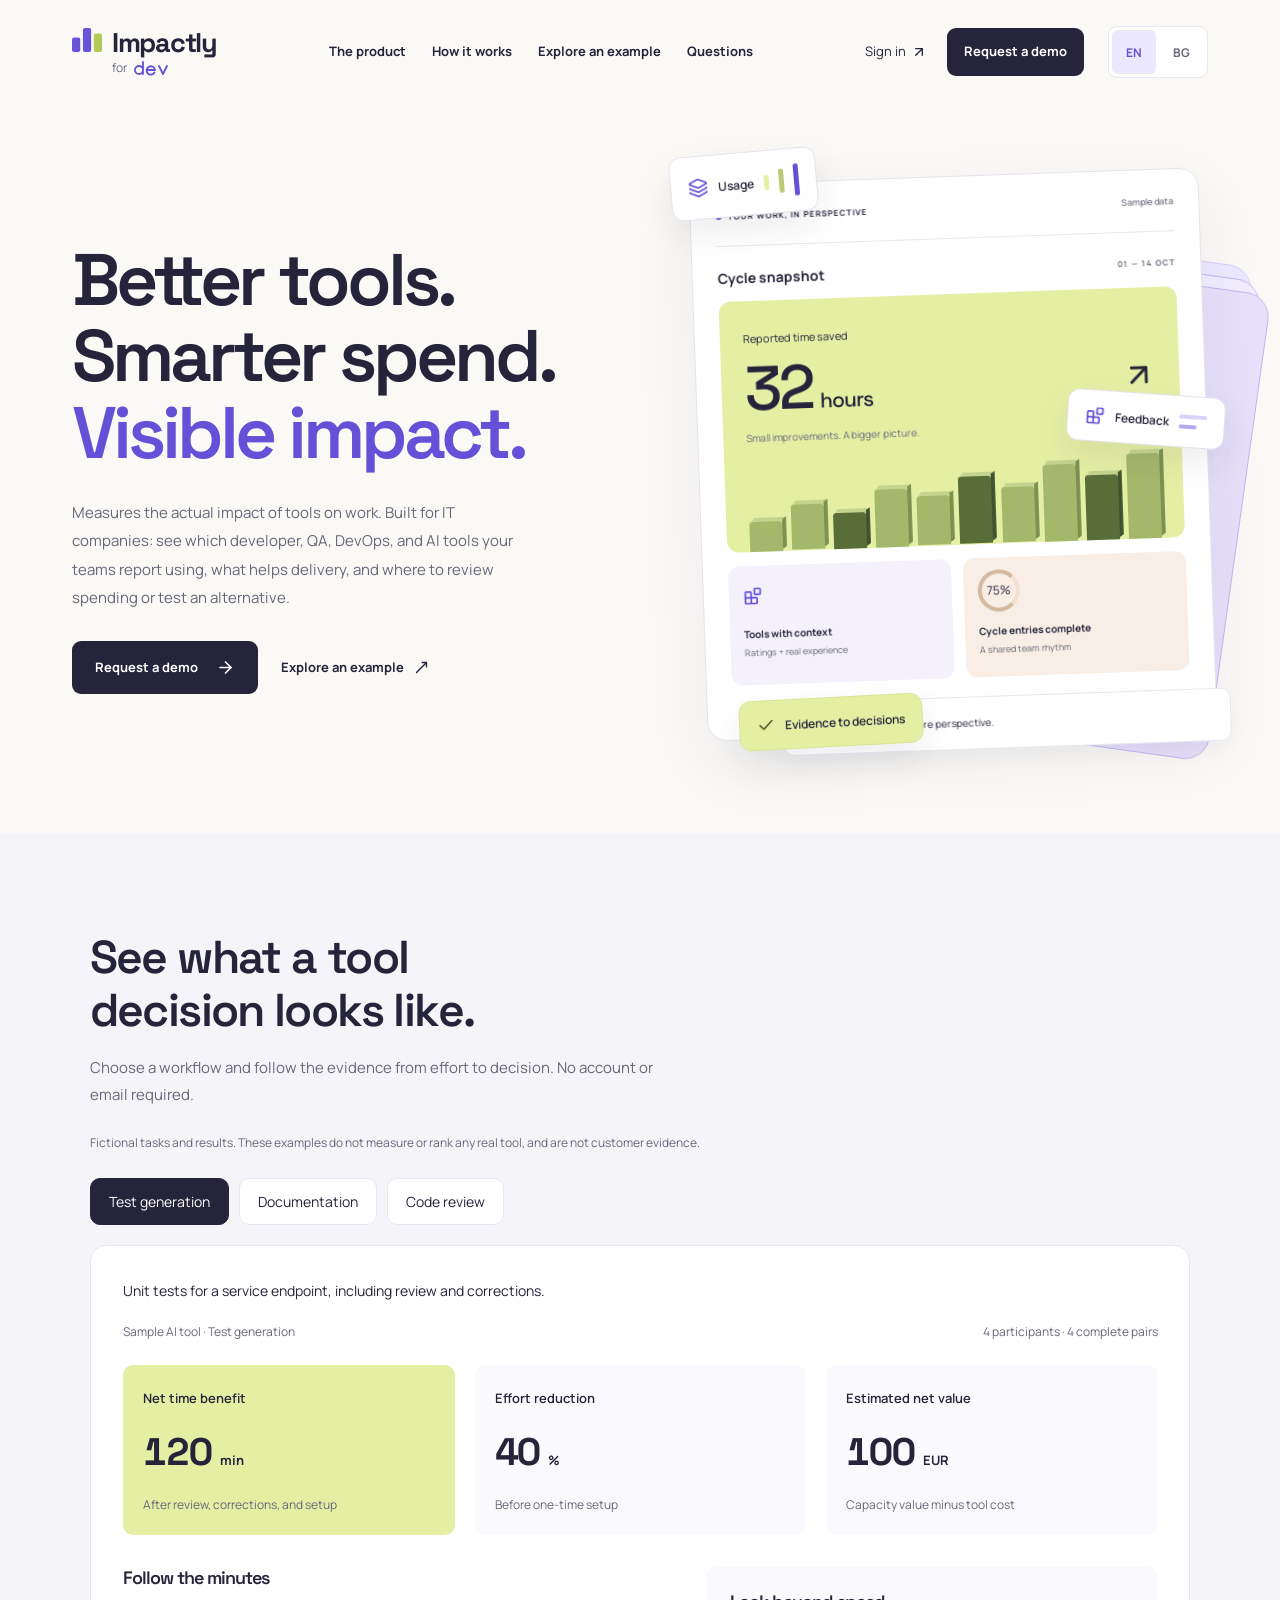
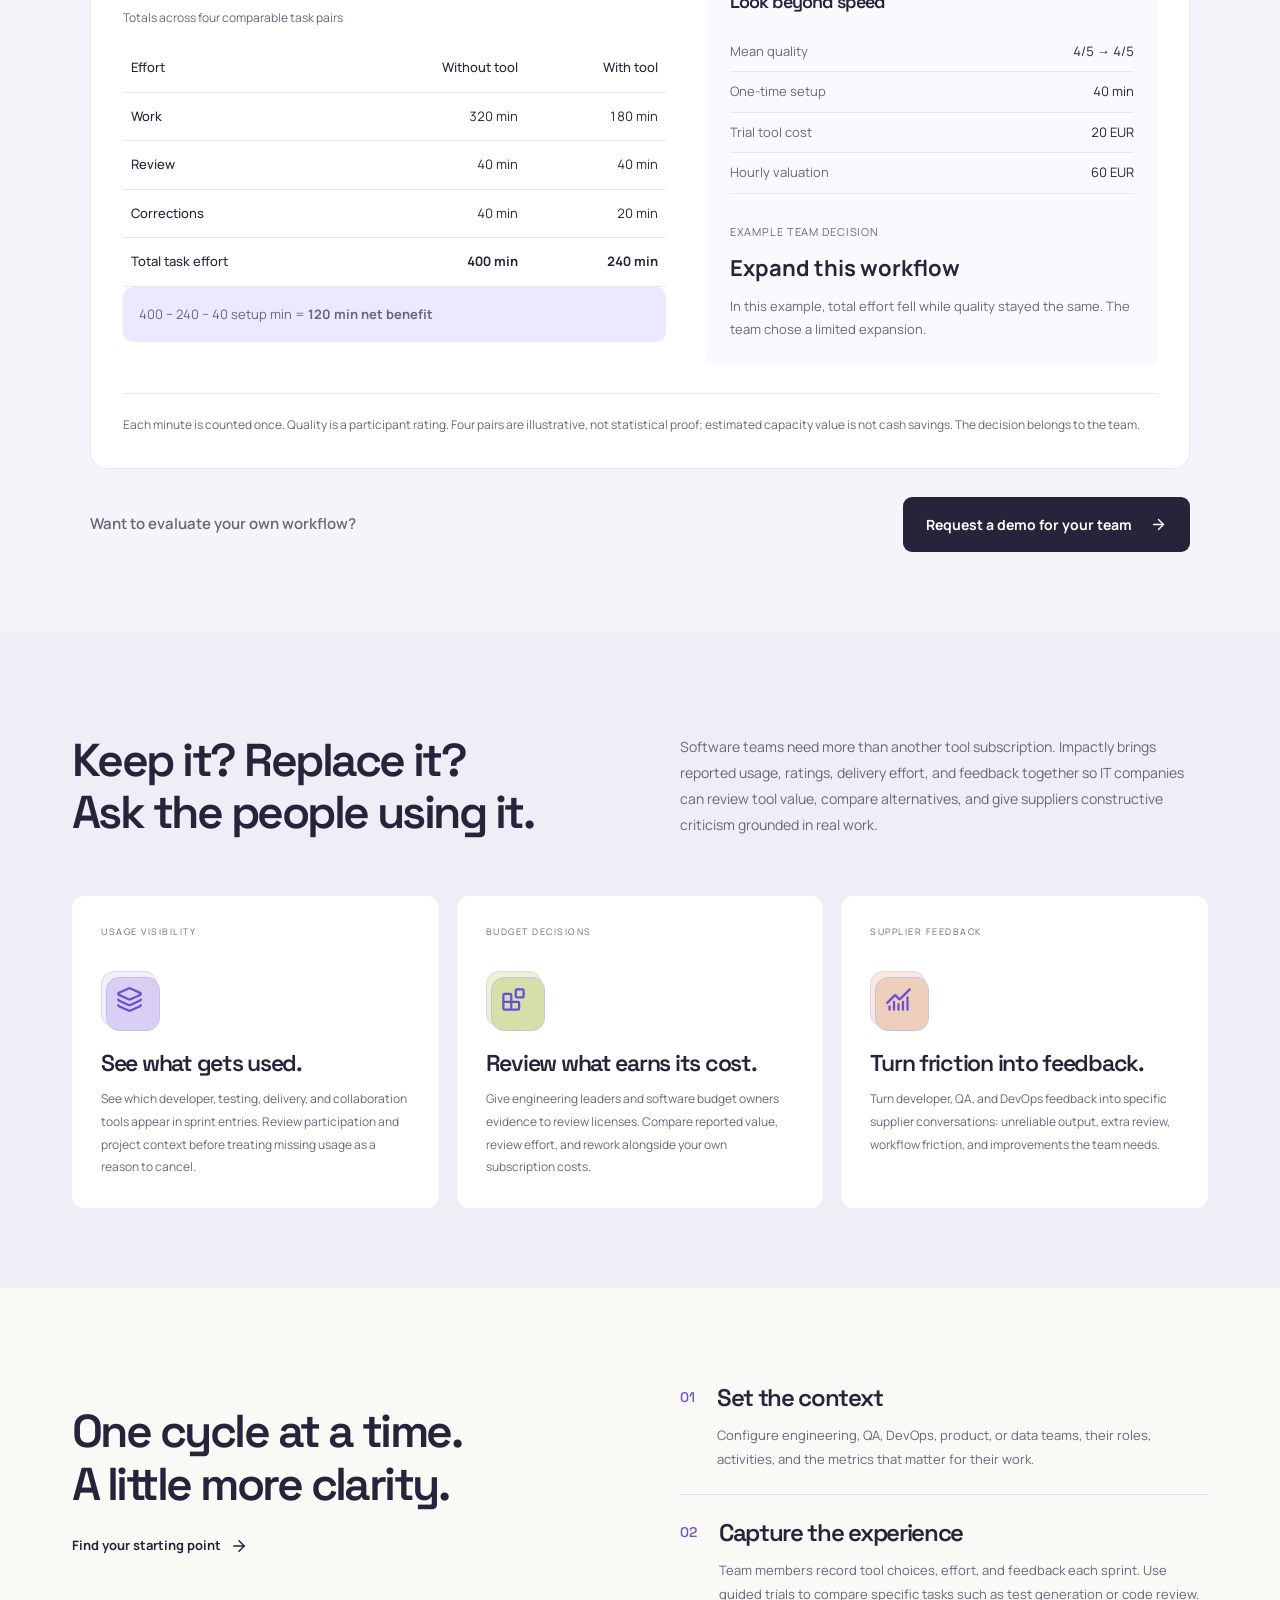
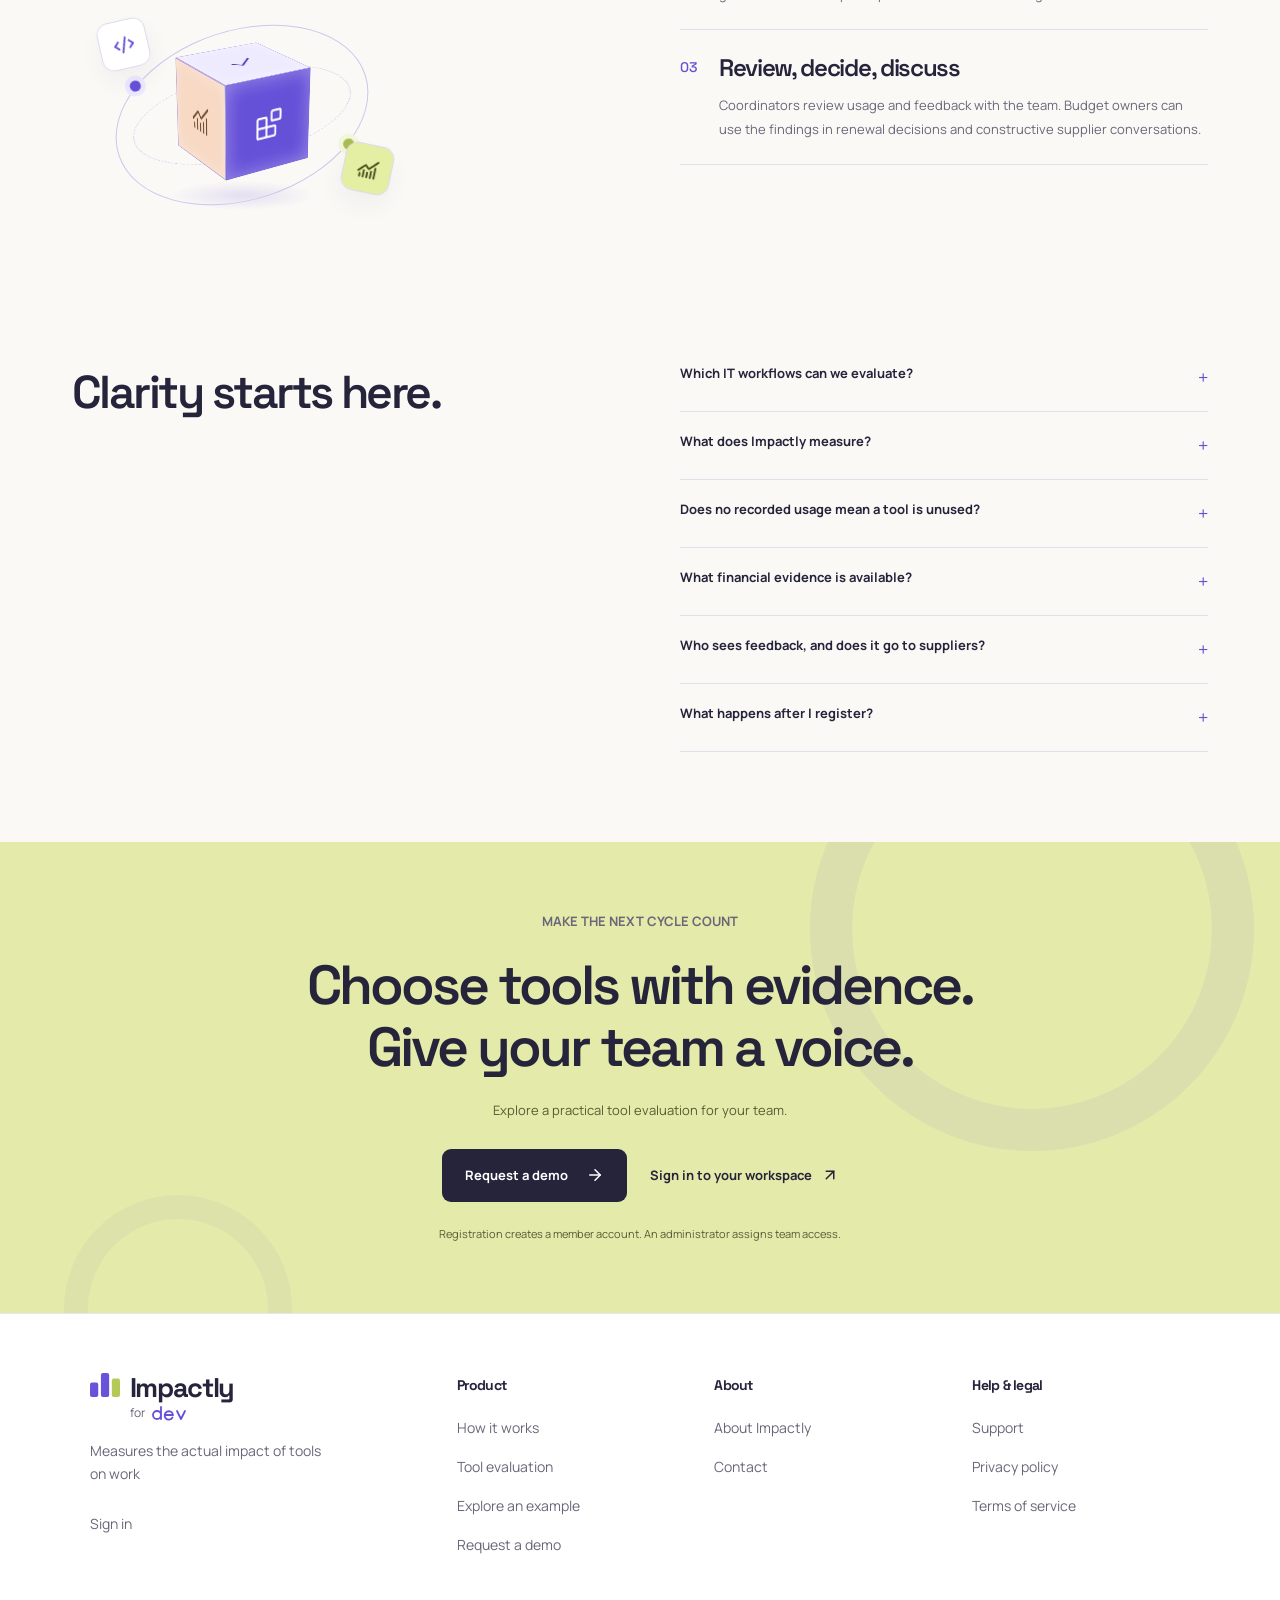
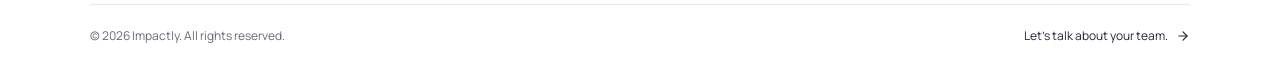
==== commit 1dc83cc4: "Publish isolated static Impactly release" ====
--- a/index.html
+++ b/index.html
@@ -2,6 +2,8 @@
 <html lang="en">
   <head>
     <meta charset="UTF-8" />
+<meta http-equiv="Content-Security-Policy" content="default-src 'none'; script-src 'self'; script-src-attr 'none'; style-src 'self' 'unsafe-inline'; img-src 'self' data:; font-src 'self'; connect-src 'none'; object-src 'none'; base-uri 'none'; form-action 'none'; frame-src 'none'; worker-src 'none'; upgrade-insecure-requests">
+<meta name="referrer" content="no-referrer">
     <meta name="viewport" content="width=device-width, initial-scale=1.0" />
     <meta name="theme-color" content="#6550d8" />
     <meta
@@ -15,8 +17,8 @@
       href="/favicon.svg?v=impactly-bars-white-v3"
       type="image/svg+xml"
     />
-    <script type="module" crossorigin src="/assets/index-BUrFdZn_.js"></script>
-    <link rel="stylesheet" crossorigin href="/assets/index-ByiYTXrA.css">
+    <script type="module" src="/assets/index-D3WUiIoF.js" integrity="sha384-iz+PY6js1ij2EFhgtUl+3aNOqLlLFybplh48ReFA8I7LdHFxY5WkmH4jOzNmhXKi" crossorigin="anonymous"></script>
+    <link rel="stylesheet" href="/assets/index-ByiYTXrA.css" integrity="sha384-WgqHOLvmTf4NXjY0m6H6Py3+8v84NN1SMm47xRM9DqZ2qpILZuGD2hEKnXC1Nv18" crossorigin="anonymous">
   </head>
   <body>
     <div id="root"></div>
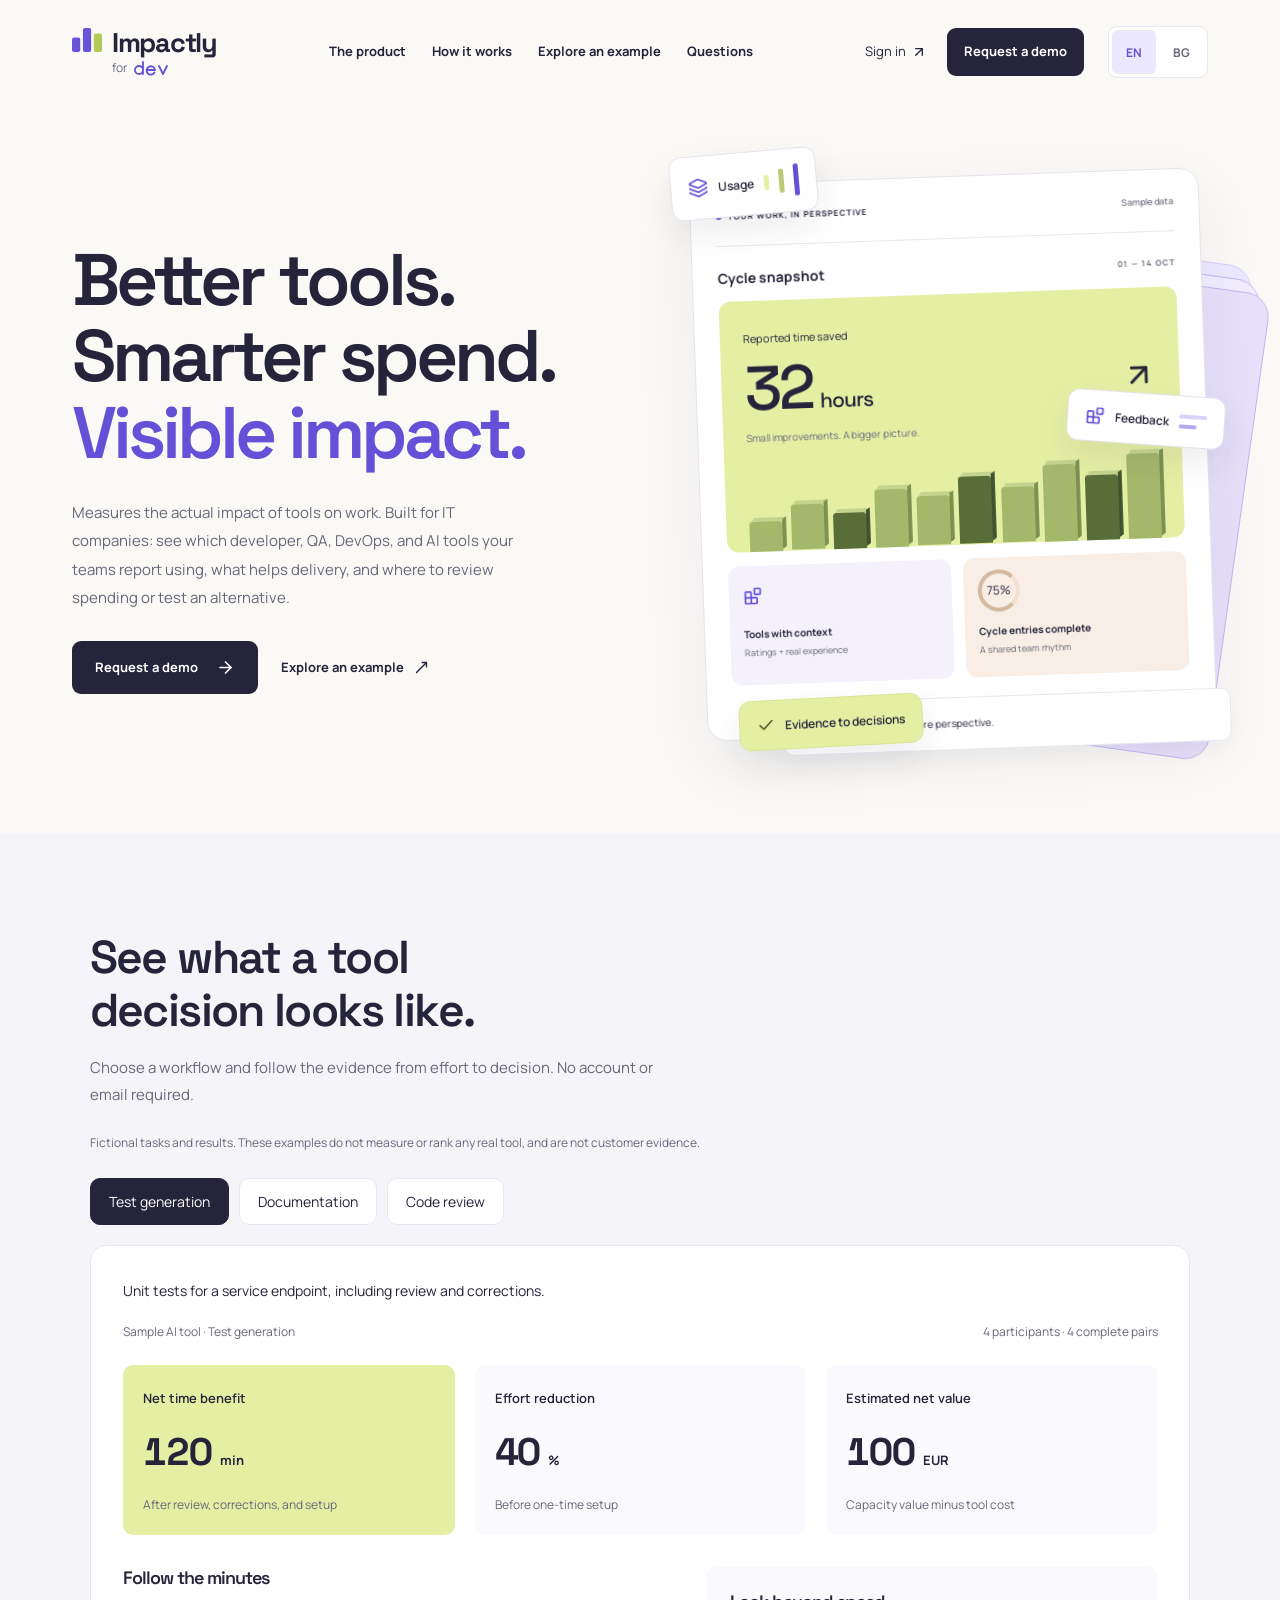
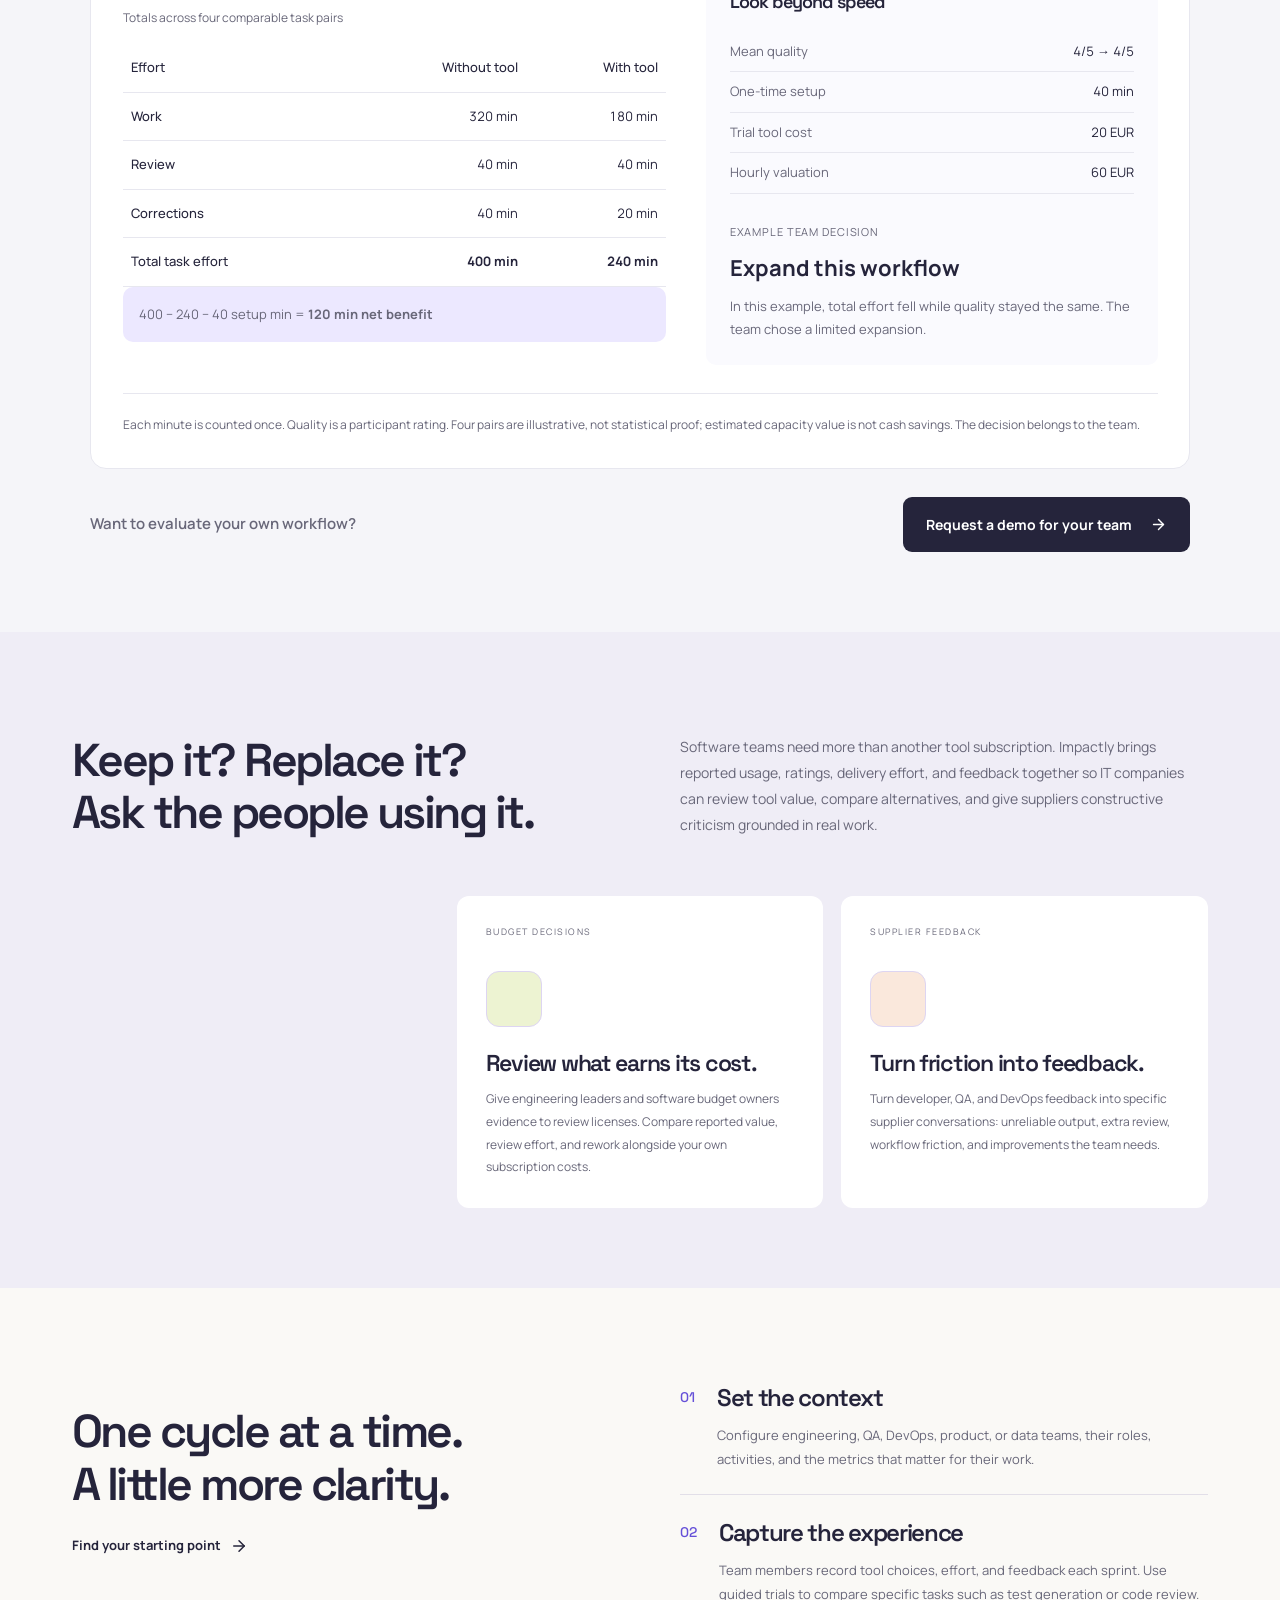
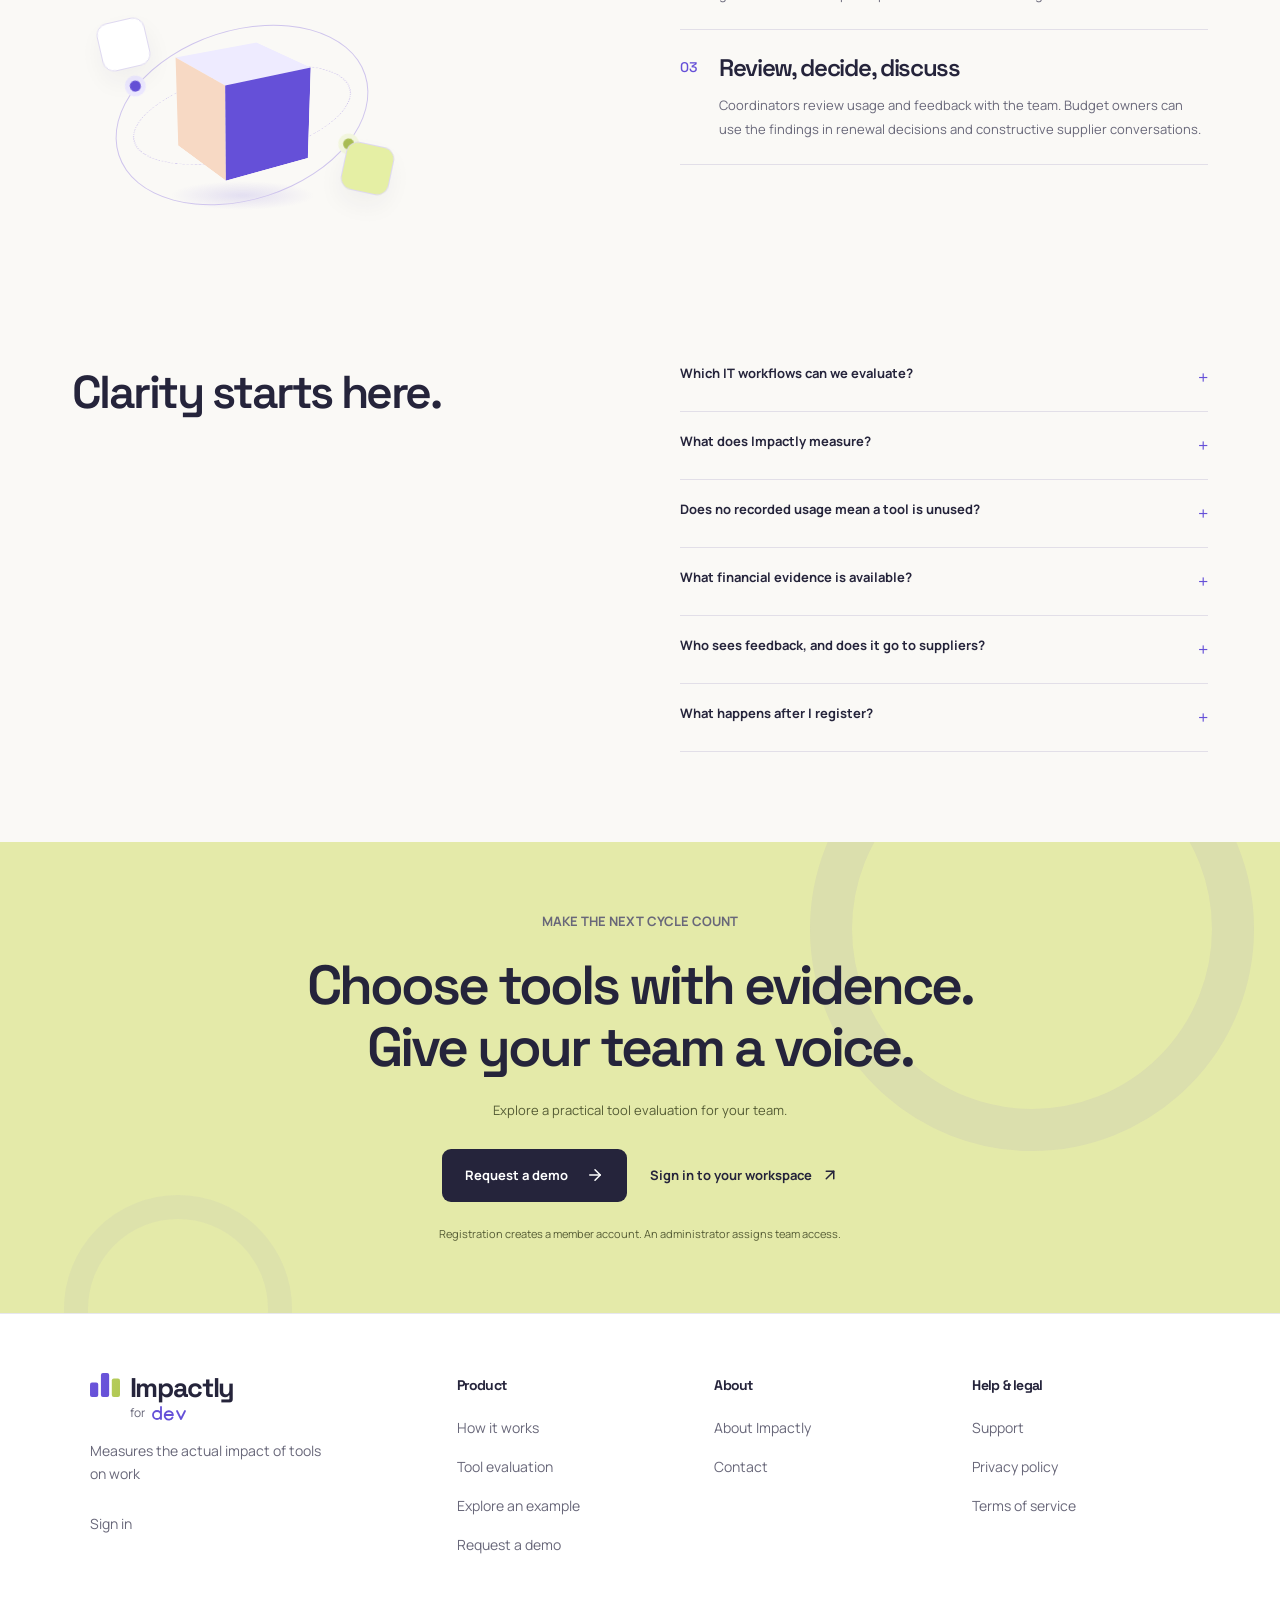
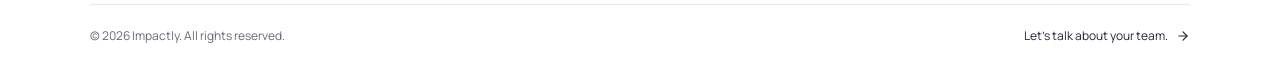
==== commit 40834ec2: "Publish isolated static Impactly release" ====
--- a/index.html
+++ b/index.html
@@ -2,7 +2,7 @@
 <html lang="en">
   <head>
     <meta charset="UTF-8" />
-<meta http-equiv="Content-Security-Policy" content="default-src 'none'; script-src 'self'; script-src-attr 'none'; style-src 'self' 'unsafe-inline'; img-src 'self' data:; font-src 'self'; connect-src 'none'; object-src 'none'; base-uri 'none'; form-action 'none'; frame-src 'none'; worker-src 'none'; upgrade-insecure-requests">
+<meta http-equiv="Content-Security-Policy" content="default-src 'none'; script-src 'self'; script-src-attr 'none'; style-src 'self' 'unsafe-inline'; img-src 'self' data:; font-src 'self'; connect-src https://formsubmit.co/ajax/contact@impactly.dev; object-src 'none'; base-uri 'none'; form-action 'none'; frame-src 'none'; worker-src 'none'; upgrade-insecure-requests">
 <meta name="referrer" content="no-referrer">
     <meta name="viewport" content="width=device-width, initial-scale=1.0" />
     <meta name="theme-color" content="#6550d8" />
@@ -17,7 +17,7 @@
       href="/favicon.svg?v=impactly-bars-white-v3"
       type="image/svg+xml"
     />
-    <script type="module" src="/assets/index-D3WUiIoF.js" integrity="sha384-iz+PY6js1ij2EFhgtUl+3aNOqLlLFybplh48ReFA8I7LdHFxY5WkmH4jOzNmhXKi" crossorigin="anonymous"></script>
+    <script type="module" src="/assets/index-1M6tyIKm.js" integrity="sha384-6tobL6X2rEfqMCyYvSswsBb4HGysYPKBDlIFQg4Ve4dvfP6rd4+1Nn3YnnHtzdWd" crossorigin="anonymous"></script>
     <link rel="stylesheet" href="/assets/index-ByiYTXrA.css" integrity="sha384-WgqHOLvmTf4NXjY0m6H6Py3+8v84NN1SMm47xRM9DqZ2qpILZuGD2hEKnXC1Nv18" crossorigin="anonymous">
   </head>
   <body>
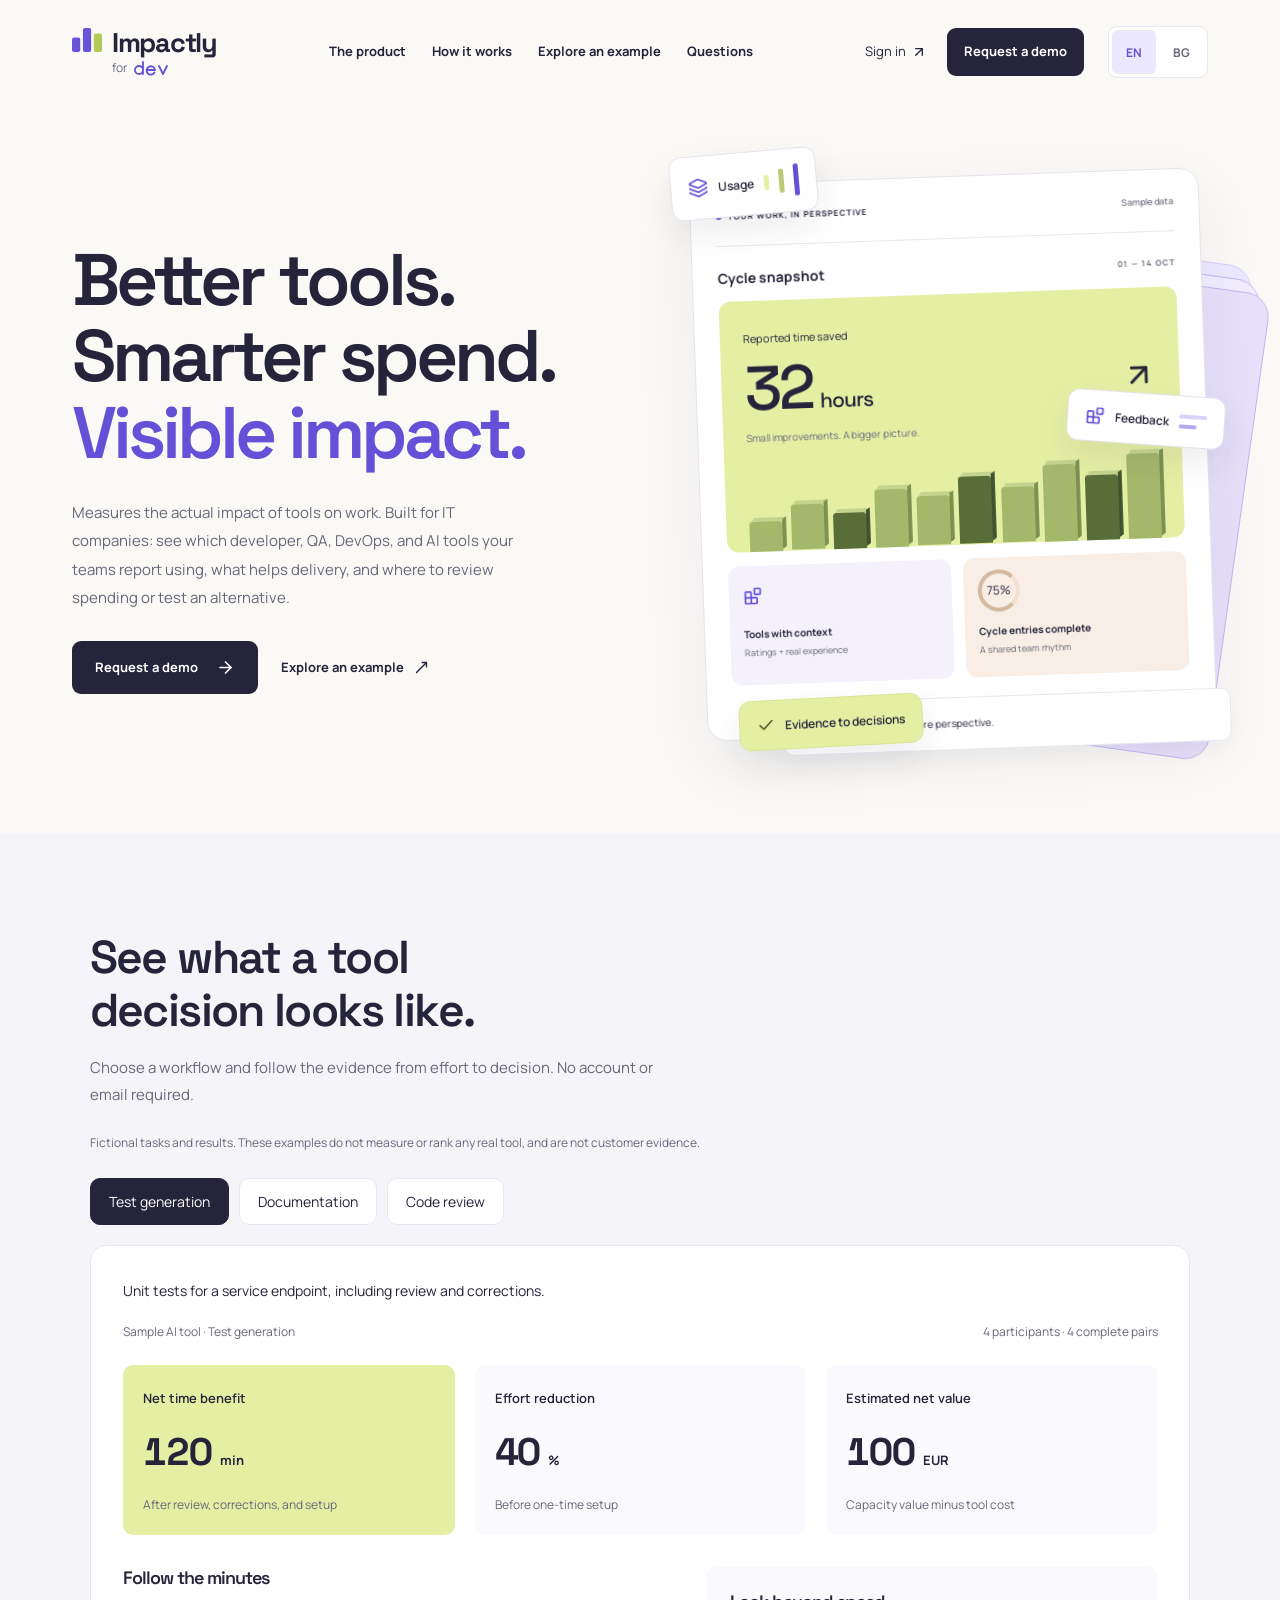
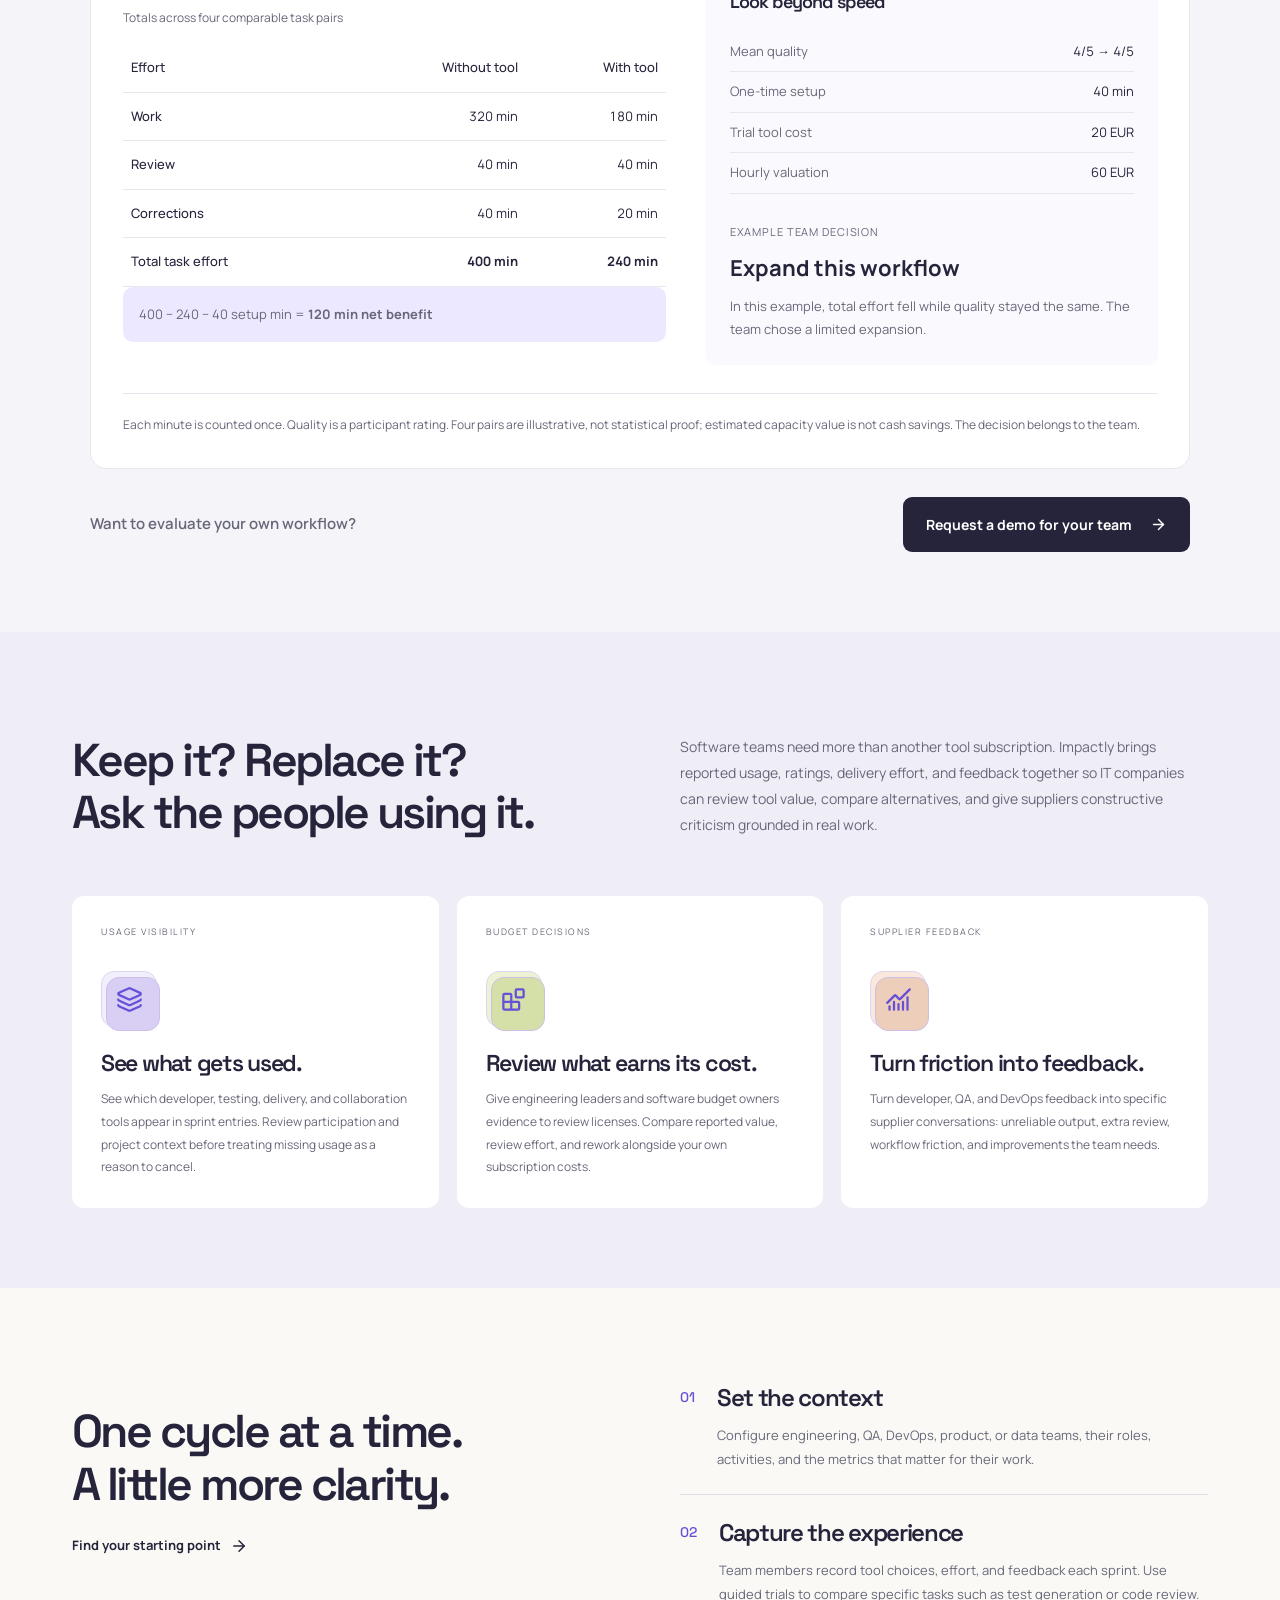
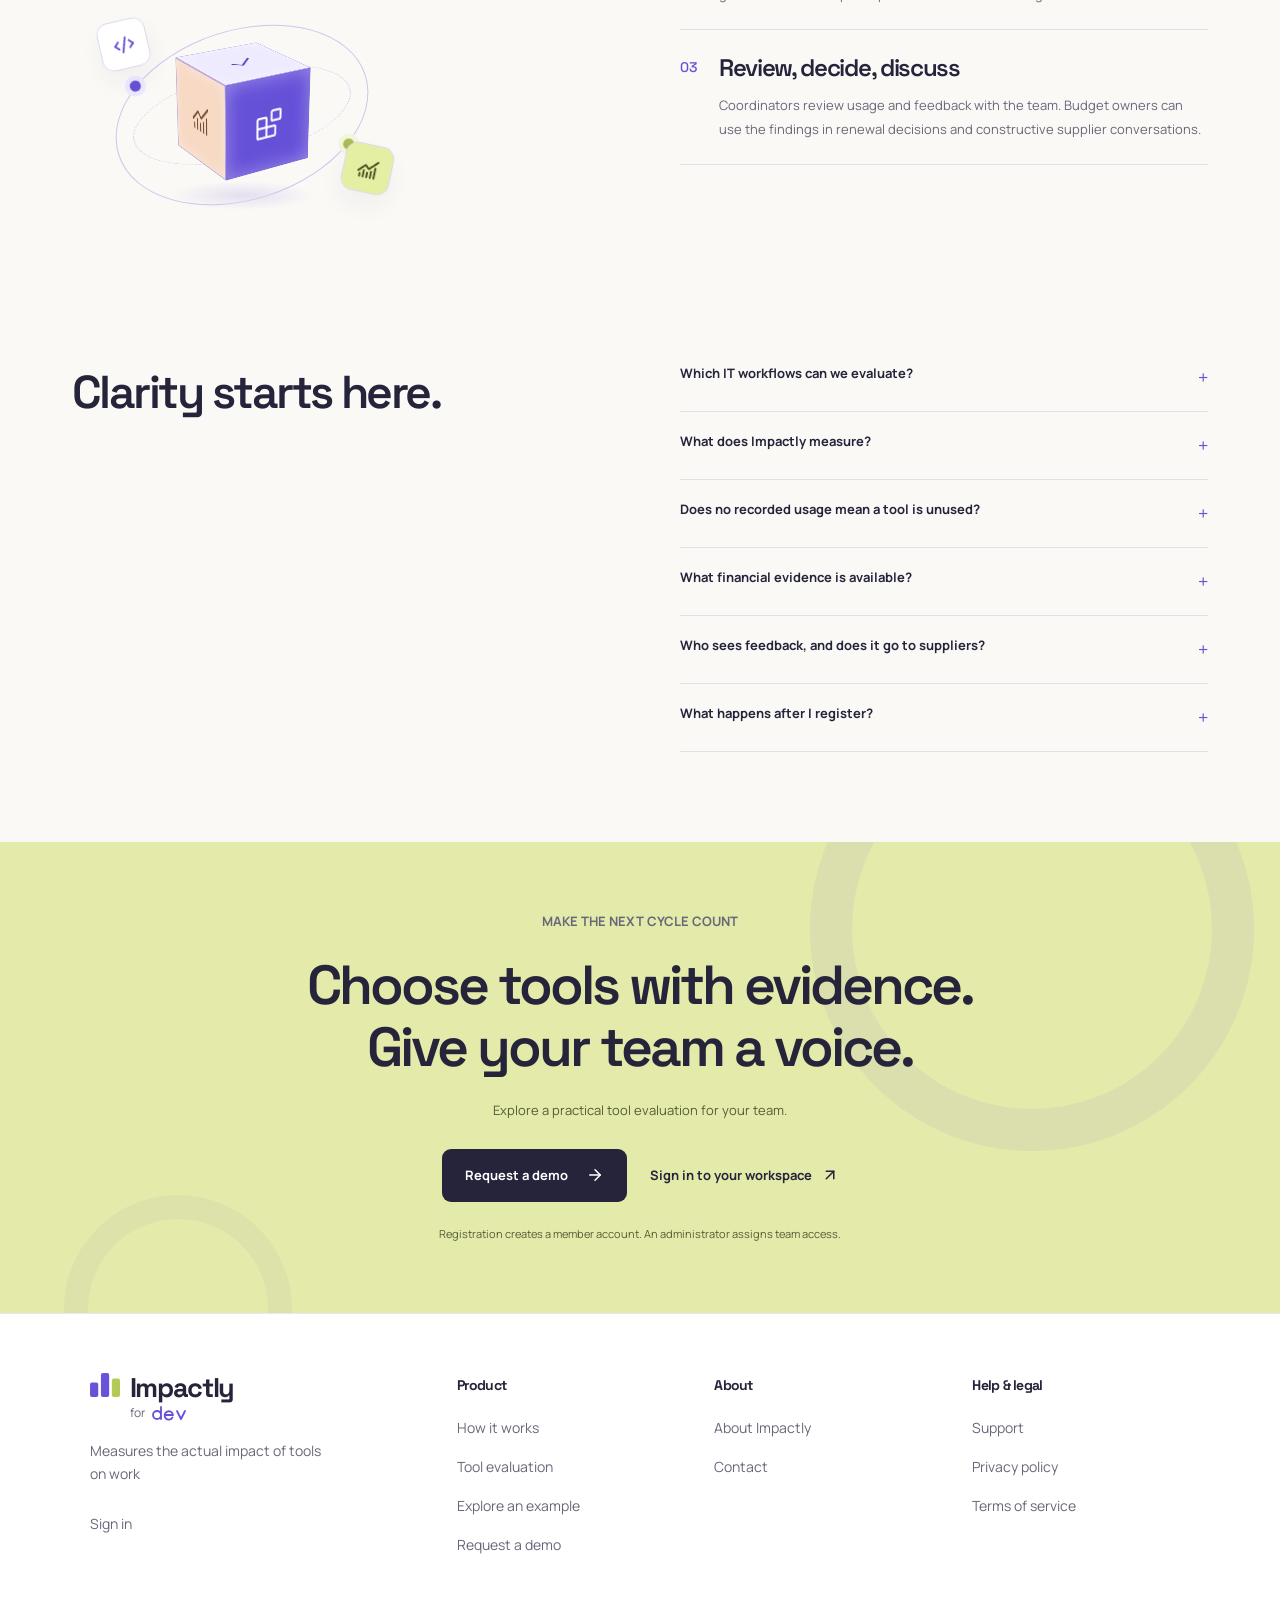
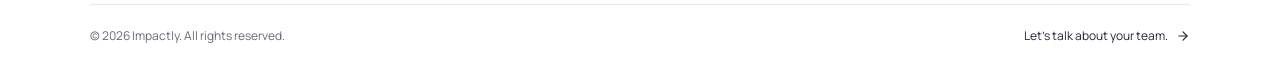
==== commit 356c0139: "Publish isolated static Impactly release" ====
--- a/index.html
+++ b/index.html
@@ -2,7 +2,7 @@
 <html lang="en">
   <head>
     <meta charset="UTF-8" />
-<meta http-equiv="Content-Security-Policy" content="default-src 'none'; script-src 'self'; script-src-attr 'none'; style-src 'self' 'unsafe-inline'; img-src 'self' data:; font-src 'self'; connect-src https://formsubmit.co/ajax/contact@impactly.dev; object-src 'none'; base-uri 'none'; form-action 'none'; frame-src 'none'; worker-src 'none'; upgrade-insecure-requests">
+<meta http-equiv="Content-Security-Policy" content="default-src 'none'; script-src 'self'; script-src-attr 'none'; style-src 'self' 'unsafe-inline'; img-src 'self' data:; font-src 'self'; connect-src 'none'; object-src 'none'; base-uri 'none'; form-action 'none'; frame-src 'none'; worker-src 'none'; upgrade-insecure-requests">
 <meta name="referrer" content="no-referrer">
     <meta name="viewport" content="width=device-width, initial-scale=1.0" />
     <meta name="theme-color" content="#6550d8" />
@@ -17,7 +17,7 @@
       href="/favicon.svg?v=impactly-bars-white-v3"
       type="image/svg+xml"
     />
-    <script type="module" src="/assets/index-1M6tyIKm.js" integrity="sha384-6tobL6X2rEfqMCyYvSswsBb4HGysYPKBDlIFQg4Ve4dvfP6rd4+1Nn3YnnHtzdWd" crossorigin="anonymous"></script>
+    <script type="module" src="/assets/index-C9VYiVdL.js" integrity="sha384-/LC9kZnxugMs1BnfqXQ4K43itcOQJhrAHl4+Mh1Nqrrbeknkqgsd8J7FrNcIgNK+" crossorigin="anonymous"></script>
     <link rel="stylesheet" href="/assets/index-ByiYTXrA.css" integrity="sha384-WgqHOLvmTf4NXjY0m6H6Py3+8v84NN1SMm47xRM9DqZ2qpILZuGD2hEKnXC1Nv18" crossorigin="anonymous">
   </head>
   <body>
